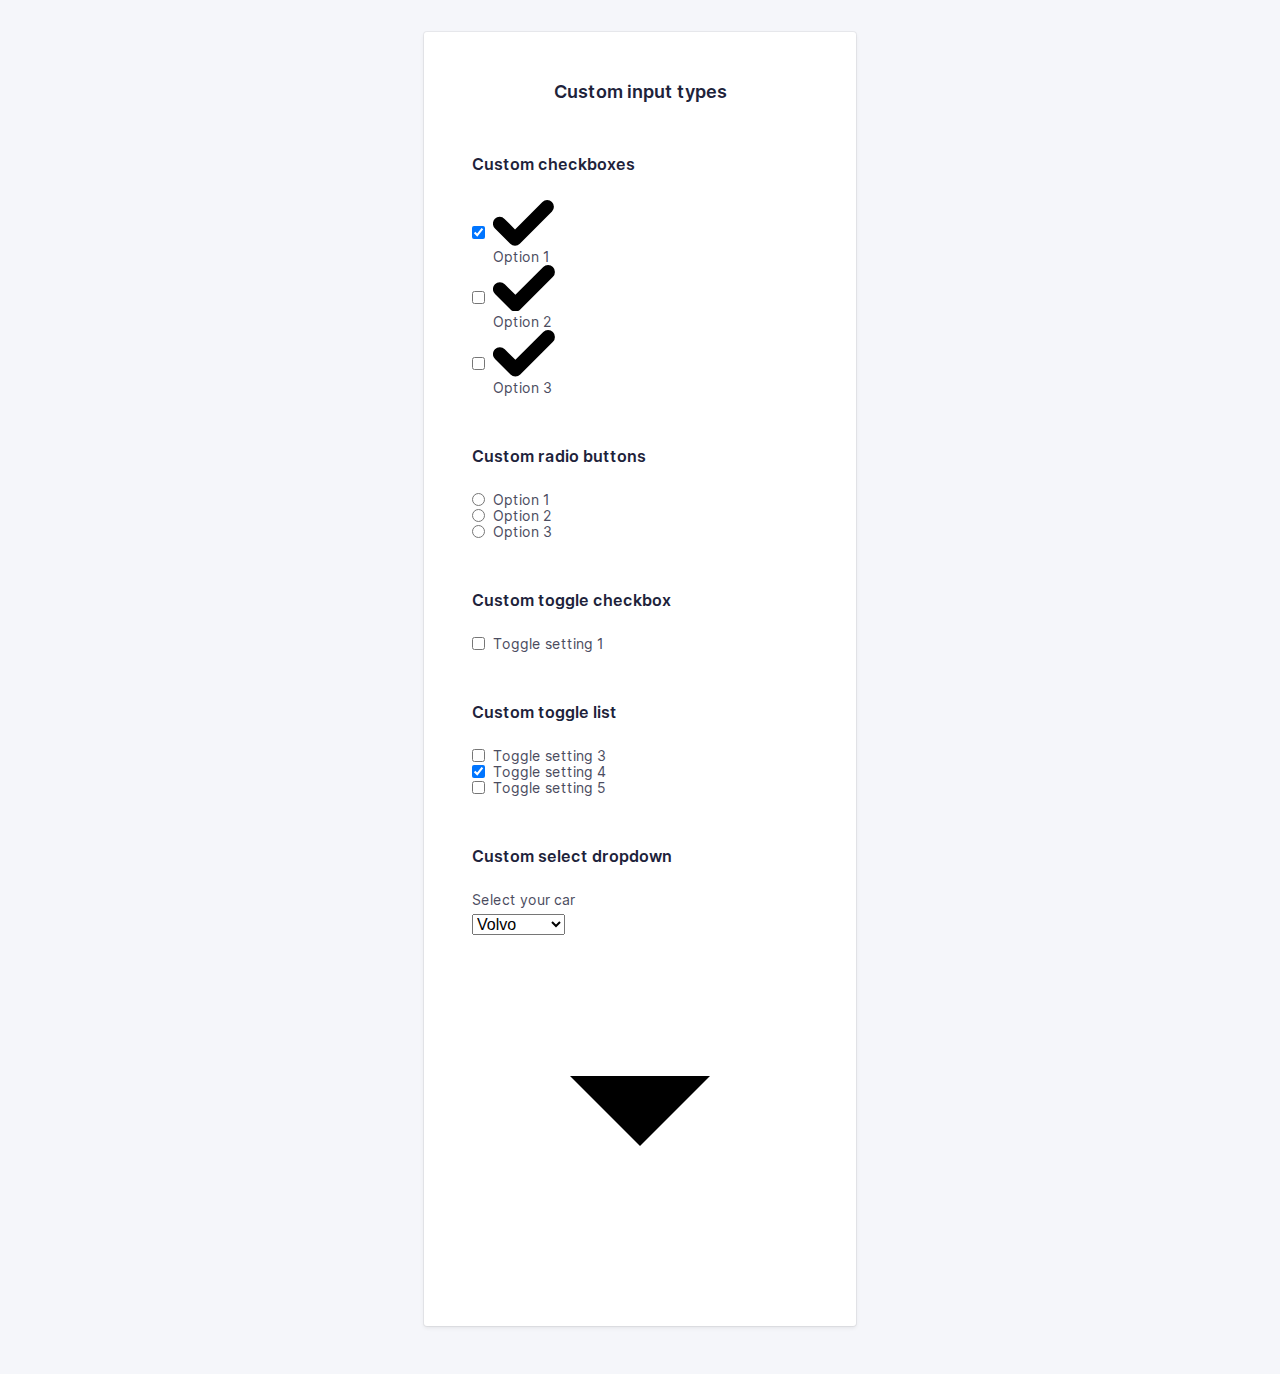
==== inputs.html @ f66a0905 "Initial commit" ====
<!doctype html>
<html lang="en">
    <head>
        <meta charset="utf-8">
        <meta http-equiv="x-ua-compatible" content="ie=edge">
        <title>Blockport - Custom input types</title>
        <meta name="description" content="This is my HTML5 boilerplate.">
        <meta name="viewport" content="width=device-width, initial-scale=1.0">
        <meta name="msapplication-TileColor" content="#3385FF">
        <meta name="theme-color" content="#3385FF">

        <link rel="apple-touch-icon" sizes="180x180" href="apple-touch-icon.png">
        <link rel="icon" type="image/png" sizes="32x32" href="favicon-32x32.png">
        <link rel="icon" type="image/png" sizes="16x16" href="favicon-16x16.png">
        <link rel="manifest" href="site.webmanifest">
        <link rel="mask-icon" href="safari-pinned-tab.svg" color="#3385FF">

        <link rel="stylesheet" href="css/normalize.css">
        <link rel="stylesheet" href="css/screen.css">
        <script type="text/javascript">
            function togglePassword() {
                var passwordInput = document.querySelector(".js-password-input");

                if (passwordInput.type === "password") {
                    passwordInput.type = "text";
                } else {
                    passwordInput.type = "password";
                }
            }
        </script>
    </head>
    <body>
        <section class="o-row o-row--lg o-row--login o-row--beta">
            <div class="o-container u-max-width-xs">
                <form class="c-card" action="#">
                    <div class="c-card__body">
                        <h2 class="c-card__title">
                            Custom input types
                        </h2>
                        <div class="o-section">
                            <!-- Custom checkboxes -->
                            <h5>
                                Custom checkboxes
                            </h5>
                            <ul class="o-list c-option-list">
                                <li class="c-form-field c-form-field--option c-option-list__item">
                                    <input class="c-option c-option--hidden" type="checkbox" id="checkbox1" checked>
                                    <label class="c-label c-label--option c-custom-option" for="checkbox1">
                                        <span class="c-custom-option__fake-input c-custom-option__fake-input--checkbox">
                                            <svg class="c-custom-option__symbol" xmlns="http://www.w3.org/2000/svg" viewBox="0 0 9 6.75">
                                                <path d="M4.75,9.5a1,1,0,0,1-.707-.293l-2.25-2.25A1,1,0,1,1,3.207,5.543L4.75,7.086,8.793,3.043a1,1,0,0,1,1.414,1.414l-4.75,4.75A1,1,0,0,1,4.75,9.5" transform="translate(-1.5 -2.75)"/>
                                            </svg>
                                        </span>
                                        Option 1
                                    </label>
                                </li>
                                <li class="c-form-field c-form-field--option c-option-list__item">
                                    <input class="c-option c-option--hidden" type="checkbox" id="checkbox2">
                                    <label class="c-label c-label--option c-custom-option" for="checkbox2">
                                        <span class="c-custom-option__fake-input c-custom-option__fake-input--checkbox">
                                            <svg class="c-custom-option__symbol" xmlns="http://www.w3.org/2000/svg" viewBox="0 0 9 6.75">
                                                <path d="M4.75,9.5a1,1,0,0,1-.707-.293l-2.25-2.25A1,1,0,1,1,3.207,5.543L4.75,7.086,8.793,3.043a1,1,0,0,1,1.414,1.414l-4.75,4.75A1,1,0,0,1,4.75,9.5" transform="translate(-1.5 -2.75)"/>
                                            </svg>
                                        </span>
                                        Option 2
                                    </label>
                                </li>
                                <li class="c-form-field c-form-field--option c-option-list__item">
                                    <input class="c-option c-option--hidden" type="checkbox" id="checkbox3">
                                    <label class="c-label c-label--option c-custom-option" for="checkbox3">
                                        <span class="c-custom-option__fake-input c-custom-option__fake-input--checkbox">
                                            <svg class="c-custom-option__symbol" xmlns="http://www.w3.org/2000/svg" viewBox="0 0 9 6.75">
                                                <path d="M4.75,9.5a1,1,0,0,1-.707-.293l-2.25-2.25A1,1,0,1,1,3.207,5.543L4.75,7.086,8.793,3.043a1,1,0,0,1,1.414,1.414l-4.75,4.75A1,1,0,0,1,4.75,9.5" transform="translate(-1.5 -2.75)"/>
                                            </svg>
                                        </span>
                                        Option 3
                                    </label>
                                </li>
                            </ul>
                        </div>
                        <div class="o-section">
                            <!-- Custom radio buttons -->
                            <h5>
                                Custom radio buttons
                            </h5>
                            <ul class="o-list c-option-list">
                                <li class="c-form-field c-form-field--option c-option-list__item">
                                    <input class="c-option c-option--hidden" type="radio" name="radios" id="radio1">
                                    <label class="c-label c-label--option c-custom-option" for="radio1">
                                        <span class="c-custom-option__fake-input c-custom-option__fake-input--radio">
                                            <span class="c-custom-option__symbol"></span>
                                        </span>
                                        Option 1
                                    </label>
                                </li>
                                <li class="c-form-field c-form-field--option c-option-list__item">
                                    <input class="c-option c-option--hidden" type="radio" name="radios" id="radio2">
                                    <label class="c-label c-label--option c-custom-option" for="radio2">
                                        <span class="c-custom-option__fake-input c-custom-option__fake-input--radio">
                                            <span class="c-custom-option__symbol"></span>
                                        </span>
                                        Option 2
                                    </label>
                                </li>
                                <li class="c-form-field c-form-field--option c-option-list__item">
                                    <input class="c-option c-option--hidden" type="radio" name="radios" id="radio3">
                                    <label class="c-label c-label--option c-custom-option" for="radio3">
                                        <span class="c-custom-option__fake-input c-custom-option__fake-input--radio">
                                            <span class="c-custom-option__symbol"></span>
                                        </span>
                                        Option 3
                                    </label>
                                </li>
                            </ul>
                        </div>
                        <div class="o-section">
                            <!-- Custom toggle checkboxes -->
                            <h5>
                                Custom toggle checkbox
                            </h5>
                            <p class="c-form-field c-form-field--option">
                                <input class="c-option c-option--hidden" type="checkbox" id="toggle1">
                                <label class="c-label c-label--option c-custom-toggle" for="toggle1">
                                    <span class="c-custom-toggle__fake-input">
                                    </span>
                                    Toggle setting 1
                                </label>
                            </p>
                        </div>
                        <div class="o-section">
                            <h5>
                                Custom toggle list
                            </h5>
                            <ul class="o-list c-toggle-list">
                                <li class="c-form-field c-form-field--option c-toggle-list__item">
                                    <input class="c-option c-option--hidden" type="checkbox" id="toggle3">
                                    <label class="c-label c-label--option c-custom-toggle c-custom-toggle--inverted" for="toggle3">
                                        <span class="c-custom-toggle__fake-input">
                                        </span>
                                        Toggle setting 3
                                    </label>
                                </li>
                                <li class="c-form-field c-form-field--option c-toggle-list__item">
                                    <input class="c-option c-option--hidden" type="checkbox" id="toggle4" checked>
                                    <label class="c-label c-label--option c-custom-toggle c-custom-toggle--inverted" for="toggle4">
                                        <span class="c-custom-toggle__fake-input">
                                        </span>
                                        Toggle setting 4
                                    </label>
                                </li>
                                <li class="c-form-field c-form-field--option c-toggle-list__item">
                                    <input class="c-option c-option--hidden" type="checkbox" id="toggle5">
                                    <label class="c-label c-label--option c-custom-toggle c-custom-toggle--inverted" for="toggle5">
                                        <span class="c-custom-toggle__fake-input">
                                        </span>
                                        Toggle setting 5
                                    </label>
                                </li>
                            </ul>
                        </div>
                        <div class="o-section">
                            <!-- Custom select -->
                            <h5>
                                Custom select dropdown
                            </h5>
                            <p class="c-form-field">
                                <label class="c-label" for="select1">
                                    Select your car
                                </label>
                                <span class="c-custom-select">
                                    <select class="c-custom-select__input" class="" name="select1" id="select1">
                                        <option value="volvo">Volvo</option>
                                        <option value="saab">Saab</option>
                                        <option value="mercedes">Mercedes</option>
                                        <option value="audi">Audi</option>
                                    </select>
                                    <svg class="c-custom-select__symbol" xmlns="http://www.w3.org/2000/svg" viewBox="0 0 24 24">
                                        <path d="M7,10l5,5,5-5Z"/>
                                    </svg>
                                </span>
                            </p>
                        </div>
                    </div>
                </form>
            </div>
        </section>
    </body>
</html>
---- css/screen.css ----
/*------------------------------------*\
#FONTS
\*------------------------------------*/

@font-face {
    font-family: "Inter Web";
    font-weight: 400;
    src: url("../fonts/Inter-Regular.woff2") format("woff2")
}

@font-face {
    font-family: "Inter Web";
    font-weight: 600;
    src: url("../fonts/Inter-SemiBold.woff2") format("woff2")
}

/*------------------------------------*\
#Variables
\*------------------------------------*/

:root {
    /* colors */
    --global-color-alpha-h: 216deg;
    --global-color-alpha-s: 100%;
    --global-color-alpha-l: 60%;
    --global-color-alpha-hsl: var(--global-color-alpha-h) var(--global-color-alpha-s) var(--global-color-alpha-l);
    --global-color-alpha: hsl(var(--global-color-alpha-hsl));
    --global-color-alpha-light: hsl(var(--global-color-alpha-h) 100% 65%);
    --global-color-alpha-dark: hsl(var(--global-color-alpha-h) 80% 55%);
    --global-color-alpha-x-dark: hsl(var(--global-color-alpha-h) 65% 35%);
    --global-color-alpha-transparent: hsl(var(--global-color-alpha-hsl) / .75);
    --global-color-alpha-x-transparent: hsl(var(--global-color-alpha-hsl) / .3);

    --global-color-neutral-xxxx-light: #F5F6FA;
    --global-color-neutral-xxx-light: #E2E3E7;
    --global-color-neutral-xx-light: #caccd4;
    --global-color-neutral-x-light: #b5b6c0;
    --global-color-neutral-light: #a0a1ad;
    --global-color-neutral: #8b8c9a;
    --global-color-neutral-dark: #757787;
    --global-color-neutral-x-dark: #606274;
    --global-color-neutral-xx-dark: #4b4c60;
    --global-color-neutral-xxx-dark: #35374d;
    --global-color-neutral-xxxx-dark: #20223a;

    /* border stuff */
    --global-borderRadius: 3px;
    --global-borderWidth: 1px;

    /* transitions */
    --global-transitionTiming-alpha: .1s ease-out;

    /* Baseline settings */
    --global-baseline: 8px;
    --global-whitespace: calc(var(--global-baseline) * 3);
    /* = 24px */

    --global-whitespace-xs: calc(var(--global-baseline) / 2);
    /* = 4px */
    --global-whitespace-sm: calc(var(--global-baseline) * 1);
    /*  = 8px */
    --global-whitespace-md: calc(var(--global-baseline) * 2);
    /*  = 16px */
    --global-whitespace-lg: calc(var(--global-baseline) * 4);
    /*  = 32px */
    --global-whitespace-xl: calc(var(--global-whitespace) * 2);
    /*  = 48px */
    --global-whitespace-xxl: calc(var(--global-whitespace) * 3);
    /*  = 72px */
}

/*------------------------------------*\
#GENERIC
\*------------------------------------*/

/*
    Generic: Page
    ---
    Global page styles + universal box-sizing:
*/

html {
    line-height: 1.5;
    font-family: "Inter Web", Helvetica, arial, sans-serif;
    color: var(--global-color-neutral-xxxx-dark);
    background-color: var(--global-color-neutral-xxxx-light);
    box-sizing: border-box;
    -webkit-font-smoothing: antialiased;
    -moz-osx-font-smoothing: grayscale;
}

*,
*:before,
*:after {
    box-sizing: inherit;
}

/*
* Remove text-shadow in selection highlight:
* https://twitter.com/miketaylr/status/12228805301
*
* Customize the background color to match your design.
*/

::selection {
    background: var(--global-color-alpha);
    color: white;
    text-shadow: none;
}

/*------------------------------------*\
#Elements
\*------------------------------------*/

/*
Elements: Images
---
Default markup for images to make them responsive
*/

img {
    max-width: 100%;
    vertical-align: top;
}

/*
    Elements: typography
    ---
    Default markup for typographic elements
*/

h1,
h2,
h3 {
    font-weight: 700;
}

h1 {
    font-size: 36px;
    line-height: calc(var(--global-baseline) * 6);
    margin: 0 0 var(--global-whitespace);
}

h2 {
    font-size: 32px;
    line-height: calc(var(--global-baseline) * 5);
    margin: 0 0 var(--global-whitespace);
}

h3 {
    font-size: 26px;
    line-height: calc(var(--global-baseline) * 4);
    margin: 0 0 var(--global-whitespace);
}

h4,
h5,
h6 {
    font-size: 16px;
    font-weight: 600;
    line-height: calc(var(--global-baseline) * 3);
    margin: 0 0 var(--global-whitespace);
}

p,
ol,
ul,
dl,
table,
address,
figure {
    margin: 0 0 var(--global-whitespace);
}

ul,
ol {
    padding-left: var(--global-whitespace);
}

li ul,
li ol {
    margin-bottom: 0;
}

blockquote {
    font-style: normal;
    font-size: 23px;
    line-height: calc(var(--global-baseline) * 6);
    margin: 0 0 var(--global-whitespace);
}

blockquote * {
    font-size: inherit;
    line-height: inherit;
}

figcaption {
    font-weight: 400;
    font-size: 12px;
    line-height: calc(var(--global-baseline) * 2);
    margin-top: var(--global-whitespace-xxs);
}

hr {
    border: 0;
    height: var(--global-borderWidth);
    background: LightGrey;
    margin: 0 0 var(--global-whitespace);
}

a,
a:visited {
    transition: all var(--global-transitionTiming-alpha);
    color: var(--global-color-alpha);
    outline-color: var(--global-link-BoxShadowColor);
    outline-width: medium;
    outline-offset: 2px;
}

a:hover,
a:focus {
    color: var(--global-color-alpha-light);
}

a:active {
    color: var(--global-color-alpha-dark);
}

label,
input {
    display: block;
}

input::placeholder {
    color: var(--global-color-neutral-x-light);
}

/*------------------------------------*\
#OBJECTS
\*------------------------------------*/

/*
    Objects: Row
    ---
    Creates a horizontal row that stretches the viewport and adds padding around children
*/

.o-row {
    display: flow-root;
    position: relative;
    padding: var(--global-whitespace) var(--global-whitespace) 0;
}

.o-row--login {
    min-height: 100vh;
    display: flex;
    align-items: center;
}

/* size modifiers */

.o-row--lg {
    padding-top: var(--global-whitespace-lg);
    padding-bottom: var(--global-whitespace);
}

@media (min-width: 768px) {
    .o-row {
        padding-left: var(--global-whitespace-lg);
        padding-right: var(--global-whitespace-lg);
    }
}

/*
    Objects: Container
    ---
    Creates a horizontal container that sets de global max-width
*/

.o-container {
    margin-left: auto;
    margin-right: auto;
    max-width: 79.5em;
    /* 79.5 * 16px = 1272 */
    width: 100%;
}

/*
    Objects: section
    ---
    Creates vertical whitespace between adjacent sections inside a row
*/

.o-section {
    display: flow-root;
    position: relative;
}

.o-section+.o-section {
    padding-top: var(--global-whitespace);
}

@media (min-width: 768px) {

    .o-section--lg+.o-section--lg,
    .o-section--xl+.o-section--xl {
        padding-top: var(--global-whitespace-lg);
    }
}

@media (min-width: 992px) {
    .o-section--xl+.o-section--xl {
        padding-top: var(--global-whitespace-xxl);
    }
}

/*
    Objects: Layout
    ---
    The layout object provides us with a column-style layout system. This object
    contains the basic structural elements, but classes should be complemented
    with width utilities
*/

.o-layout {
    display: flex;
    flex-wrap: wrap;
}

.o-layout__item {
    width: 100%;
}

/* gutter modifiers, these affect o-layout__item too */

.o-layout--gutter {
    margin: 0 -12px;
}

.o-layout--gutter>.o-layout__item {
    padding: 0 12px;
}

.o-layout--gutter-sm {
    margin: 0 -6px;
}

.o-layout--gutter-sm>.o-layout__item {
    padding: 0 6px;
}

.o-layout--gutter-lg {
    margin: 0 calc(var(--global-whitespace) * -1);
}

.o-layout--gutter-lg>.o-layout__item {
    padding: 0 var(--global-whitespace);
}

.o-layout--gutter-xl {
    margin: 0 calc(var(--global-whitespace-lg) * -1);
}

.o-layout--gutter-xl>.o-layout__item {
    padding: 0 var(--global-whitespace-lg);
}

/* reverse horizontal row modifier */

.o-layout--row-reverse {
    flex-direction: row-reverse;
}

/* Horizontal alignment modifiers*/

.o-layout--justify-start {
    justify-content: flex-start;
}

.o-layout--justify-end {
    justify-content: flex-end;
}

.o-layout--justify-center {
    justify-content: center;
}

.o-layout--justify-space-around {
    justify-content: space-around;
}

.o-layout--justify-space-evenly {
    justify-content: space-evenly;
}

.o-layout--justify-space-between {
    justify-content: space-between;
}

/* Vertical alignment modifiers */

.o-layout--align-start {
    align-items: flex-start;
}

.o-layout--align-end {
    align-items: flex-end;
}

.o-layout--align-center {
    align-items: center;
}

.o-layout--align-baseline {
    align-items: baseline;
}

/* Vertical alignment modifiers that only work if there is one than one flex item */

.o-layout--align-content-start {
    align-content: start;
}

.o-layout--align-content-end {
    align-content: end;
}

.o-layout--align-content-center {
    align-content: center;
}

.o-layout--align-content-space-around {
    align-content: space-around;
}

.o-layout--align-content-space-between {
    align-content: space-between;
}

/*
    Objects: List
    ---
    Small reusable object to remove default list styling from lists
*/

.o-list {
    list-style: none;
    padding: 0;
}

/*
    Object: Button reset
    ---
    Small button reset object
*/

.o-button-reset {
    border: none;
    margin: 0;
    padding: 0;
    width: auto;
    overflow: visible;
    background: transparent;

    /* inherit font & color from ancestor */
    color: inherit;
    font: inherit;

    /* Normalize `line-height`. Cannot be changed from `normal` in Firefox 4+. */
    line-height: normal;

    /* Corrects font smoothing for webkit */
    -webkit-font-smoothing: inherit;
    -moz-osx-font-smoothing: inherit;

    /* Corrects inability to style clickable `input` types in iOS */
    -webkit-appearance: none;
}

/*
    Object: Hide accessible
    ---
    Accessibly hide any element
*/

.o-hide-accessible {
    position: absolute;
    width: 1px;
    height: 1px;
    padding: 0;
    margin: -1px;
    overflow: hidden;
    clip: rect(0, 0, 0, 0);
    border: 0;
}

/*------------------------------------*\
#COMPONENTS
\*------------------------------------*/

/*
    Component: Logo
    ---
    Website main logo
*/

.c-logo {
    height: var(--global-whitespace);
    display: flex;
    align-items: center;
    justify-content: center;
    margin-bottom: var(--global-whitespace-xl);
}

.c-logo__symbol {
    height: 100%;
}

.c-logo__path--1 {
    fill: var(--global-color-neutral-xxxx-dark);
}

.c-logo__path--2 {
    fill: var(--global-color-alpha);
}

.c-logo__path--3 {
    fill: var(--global-color-alpha-x-dark);
}

/*
    Component: Card
    ---
    Card with box shadow
*/

.c-card {
    background-color: White;
    margin-bottom: var(--global-whitespace);
    border-radius: var(--global-borderRadius);
    box-shadow: 0 0 0 var(--global-borderWidth) rgba(0, 0, 0, 0.05), 0 2px 4px rgba(0, 0, 0, .075);
    overflow: hidden;
}

/* Add padding to child for more flexibility */
.c-card__body,
.c-card__footer {
    padding: var(--global-whitespace);
}

.c-card__footer {
    text-align: center;
    border-top: var(--global-borderWidth) solid var(--global-color-neutral-xxx-light);
}

.c-card__title {
    text-align: center;
    font-size: 18px;
    line-height: calc(var(--global-baseline) * 3);
    font-weight: 600;
}

/* This allows c-card__body and __footer to have equal padding everywhere */

.c-card__body>*:last-child,
.c-card__footer>*:last-child,
.c-card__body>*:last-child>*:last-child,
.c-card__footer>*:last-child>*:last-child {
    margin-bottom: 0;
}

@media (min-width: 27em) {
    .c-card__body {
        padding: var(--global-whitespace-xl);
    }

    .c-card__title {
        margin-bottom: var(--global-whitespace-xl);
    }
}

/*
    Component: Forms
    ---
    Everything form related here
*/

.c-form-field--option {
    display: flex;
    align-items: center;
}

/*
    Component: Input
    ---
    Class to put on all input="text" like form inputs
*/

.c-input {
    -webkit-appearance: none;
    -moz-appearance: none;
    appearance: none;
    width: 100%;
    border: var(--global-borderWidth) solid var(--global-color-neutral-xxx-light);
    border-radius: var(--global-borderRadius);
    color: var(--global-color-neutral-xxxx-dark);
    background-color: White;
    font-family: inherit;
    font-size: 16px;
    line-height: calc(var(--global-baseline) * 3);
    padding: calc(var(--global-baseline) * 1.5 - var(--global-borderWidth)) var(--global-whitespace-md);
    outline: none;
    transition: border var(--global-transition-timing-alpha);
}

.c-input:hover {
    border-color: var(--global-color-neutral-xx-light);
}

.c-input:focus,
.c-input:active {
    border-color: var(--global-color-alpha);
    box-shadow: 0 0 0 3px var(--global-color-alpha-x-transparent);
}

/* option input for checkboxes and radio buttons */

.c-option {
    margin-right: var(--global-whitespace-sm);
}

/*
    Component: Label
    ---
    Class to put on all form labels
*/

.c-label {
    margin-bottom: 0;
    font-size: 14px;
    padding-bottom: var(--global-whitespace-xs);
    line-height: calc(var(--global-baseline) * 2);
    color: var(--global-color-neutral-xx-dark);
}

.c-label--option {
    padding-bottom: 0;
}

/*
    Component: Button
    ---
    Class to put on form buttons or
*/

.c-button {
    font-size: 16px;
    font-weight: 700;
    border-radius: var(--global-borderRadius);
    border: var(--global-borderWidth) solid var(--global-color-alpha-dark);
    background-color: var(--global-color-alpha);
    color: #fff;
    padding: calc(var(--global-baseline) * 1.5 - var(--global-borderWidth)) var(--global-whitespace-md);
    line-height: calc(var(--global-baseline) * 3);
    width: 100%;
    outline: none;
    transition: all var(--global-transition-timing-alpha);
}

.c-button:hover {
    background-color: var(--global-color-alpha-light);
}

.c-button:focus {
    box-shadow: 0 0 0 3px var(--global-color-alpha-x-transparent);
}

.c-button:active {
    background-color: var(--global-color-alpha-dark);
    box-shadow: none;
}

/*------------------------------------*\
#UTILITIES
\*------------------------------------*/

/*
    Utilities: color
    ---
    Utility classes to put specific colors onto elements
*/

.u-color-neutral {
    color: var(--global-color-neutral);
}

.u-color-neutral-dark {
    color: var(--global-color-neutral-dark);
}

/*
    Utilities: spacing
    ---
    Utility classes to put specific margins and paddings onto elements
*/

.u-pt-clear {
    padding-top: 0 !important;
}

.u-mb-clear {
    margin-bottom: 0 !important;
}

.u-mb-xs {
    margin-bottom: var(--global-whitespace-xs) !important;
}

.u-mb-sm {
    margin-bottom: var(--global-whitespace-sm) !important;
}

.u-mb-md {
    margin-bottom: var(--global-whitespace-md) !important;
}

.u-mb-lg {
    margin-bottom: var(--global-whitespace-lg) !important;
}

.u-mb-xl {
    margin-bottom: var(--global-whitespace-xl) !important;
}

.u-mb-xl {
    margin-bottom: var(--global-whitespace-xl) !important;
}

/*
    Utilities: max-width
    ---
    Utility classes to put specific max widths onto elements
*/

.u-max-width-xs {
    max-width: 27em !important;
}

.u-max-width-sm {
    max-width: 39em !important;
}

.u-max-width-md {
    max-width: 50em !important;
}

.u-max-width-lg {
    max-width: 63.5em !important;
}

.u-max-width-none {
    max-width: none !important;
}


/*
    Utilities: align
    ---
    Utility classes align text or components
*/

.u-align-text-center {
    text-align: center;
}

.u-align-center {
    margin: 0 auto;
}

/*
    Utilities: text
    Utility classes to create smaller or bigger test
*/

.u-text-sm {
    font-size: 14px;
}

/*
    Utility: Widths
    ---
    Utility classes to put specific widths onto elements
    Will be mostly used on o-layout__item
*/

.u-width-auto {
    width: auto !important;
}

.u-1-of-2 {
    width: 50% !important;
}

.u-1-of-3 {
    width: 33.3333333333% !important;
}

.u-2-of-3 {
    width: 66.6666666667% !important;
}

.u-1-of-4 {
    width: 25% !important;
}

.u-3-of-4 {
    width: 75% !important;
}

.u-1-of-5 {
    width: 20% !important;
}

.u-2-of-5 {
    width: 40% !important;
}

.u-3-of-5 {
    width: 60% !important;
}

.u-4-of-5 {
    width: 80% !important;
}

.u-1-of-6 {
    width: 16.6666666667% !important;
}

.u-5-of-6 {
    width: 83.3333333333% !important;
}

@media (min-width: 576px) {
    .u-1-of-2-bp1 {
        width: 50% !important;
    }

    .u-1-of-3-bp1 {
        width: 33.3333333333% !important;
    }

    .u-2-of-3-bp1 {
        width: 66.6666666667% !important;
    }

    .u-1-of-4-bp1 {
        width: 25% !important;
    }

    .u-3-of-4-bp1 {
        width: 75% !important;
    }

    .u-1-of-5-bp1 {
        width: 20% !important;
    }

    .u-2-of-5-bp1 {
        width: 40% !important;
    }

    .u-3-of-5-bp1 {
        width: 60% !important;
    }

    .u-4-of-5-bp1 {
        width: 80% !important;
    }

    .u-1-of-6-bp1 {
        width: 16.6666666667% !important;
    }

    .u-5-of-6-bp1 {
        width: 83.3333333333% !important;
    }
}

@media (min-width: 768px) {
    .u-1-of-2-bp2 {
        width: 50% !important;
    }

    .u-1-of-3-bp2 {
        width: 33.3333333333% !important;
    }

    .u-2-of-3-bp2 {
        width: 66.6666666667% !important;
    }

    .u-1-of-4-bp2 {
        width: 25% !important;
    }

    .u-3-of-4-bp2 {
        width: 75% !important;
    }

    .u-1-of-5-bp2 {
        width: 20% !important;
    }

    .u-2-of-5-bp2 {
        width: 40% !important;
    }

    .u-3-of-5-bp2 {
        width: 60% !important;
    }

    .u-4-of-5-bp2 {
        width: 80% !important;
    }

    .u-1-of-6-bp2 {
        width: 16.6666666667% !important;
    }

    .u-5-of-6-bp2 {
        width: 83.3333333333% !important;
    }
}

@media (min-width: 992px) {
    .u-1-of-2-bp3 {
        width: 50% !important;
    }

    .u-1-of-3-bp3 {
        width: 33.3333333333% !important;
    }

    .u-2-of-3-bp3 {
        width: 66.6666666667% !important;
    }

    .u-1-of-4-bp3 {
        width: 25% !important;
    }

    .u-3-of-4-bp3 {
        width: 75% !important;
    }

    .u-1-of-5-bp3 {
        width: 20% !important;
    }

    .u-2-of-5-bp3 {
        width: 40% !important;
    }

    .u-3-of-5-bp3 {
        width: 60% !important;
    }

    .u-4-of-5-bp3 {
        width: 80% !important;
    }

    .u-1-of-6-bp3 {
        width: 16.6666666667% !important;
    }

    .u-5-of-6-bp3 {
        width: 83.3333333333% !important;
    }
}

@media (min-width: 1200px) {
    .u-1-of-2-bp4 {
        width: 50% !important;
    }

    .u-1-of-3-bp4 {
        width: 33.3333333333% !important;
    }

    .u-2-of-3-bp4 {
        width: 66.6666666667% !important;
    }

    .u-1-of-4-bp4 {
        width: 25% !important;
    }

    .u-3-of-4-bp4 {
        width: 75% !important;
    }

    .u-1-of-5-bp4 {
        width: 20% !important;
    }

    .u-2-of-5-bp4 {
        width: 40% !important;
    }

    .u-3-of-5-bp4 {
        width: 60% !important;
    }

    .u-4-of-5-bp4 {
        width: 80% !important;
    }

    .u-1-of-6-bp4 {
        width: 16.6666666667% !important;
    }

    .u-5-of-6-bp4 {
        width: 83.3333333333% !important;
    }
}

/*------------------------------------*\
#MEDIA
\*------------------------------------*/

/*
    Media Queries
    ---
    EXAMPLE Media Queries for Responsive Design.
    These examples override the primary ('mobile first') styles.
    USE THEM INLINE!
*/

/* Extra small devices (portrait phones, less than 576px)
No media query since this is the default in mobile first design
*/

/* Small devices (landscape phones, 576px and up)
@media (min-width: 576px) {}
*/

/* Medium devices (tablets, 768px and up)
@media (min-width: 768px) {}
*/

/* Large devices (landscape tablets, desktops, 992px and up)
@media (min-width: 992px) {}
*/

/* Extra large devices (large desktops, 1200px and up)
@media (min-width: 1200px) {}
*/

/*
    Print styles.
    ---
    Inlined to avoid the additional HTTP request:
    http://www.phpied.com/delay-loading-your-print-css/
*/

@media print {

    *,
    *:before,
    *:after {
        background: transparent !important;
        color: #000 !important;
        /* Black prints faster:
        http://www.sanbeiji.com/archives/953 */
        box-shadow: none !important;
        text-shadow: none !important;
    }

    a,
    a:visited {
        text-decoration: underline;
    }

    a[href]:after {
        content: " (" attr(href) ")";
    }

    abbr[title]:after {
        content: " (" attr(title) ")";
    }

    /*
    * Don't show links that are fragment identifiers,
    * or use the `javascript:` pseudo protocol
    */
    a[href^="#"]:after,
    a[href^="javascript:"]:after {
        content: "";
    }

    pre {
        white-space: pre-wrap !important;
    }

    pre,
    blockquote {
        border: 1px solid #999;
        page-break-inside: avoid;
    }

    /*
    * Printing Tables:
    * http://css-discuss.incutio.com/wiki/Printing_Tables
    */
    thead {
        display: table-header-group;
    }

    tr,
    img {
        page-break-inside: avoid;
    }

    p,
    h2,
    h3 {
        orphans: 3;
        widows: 3;
    }

    h2,
    h3 {
        page-break-after: avoid;
    }
}
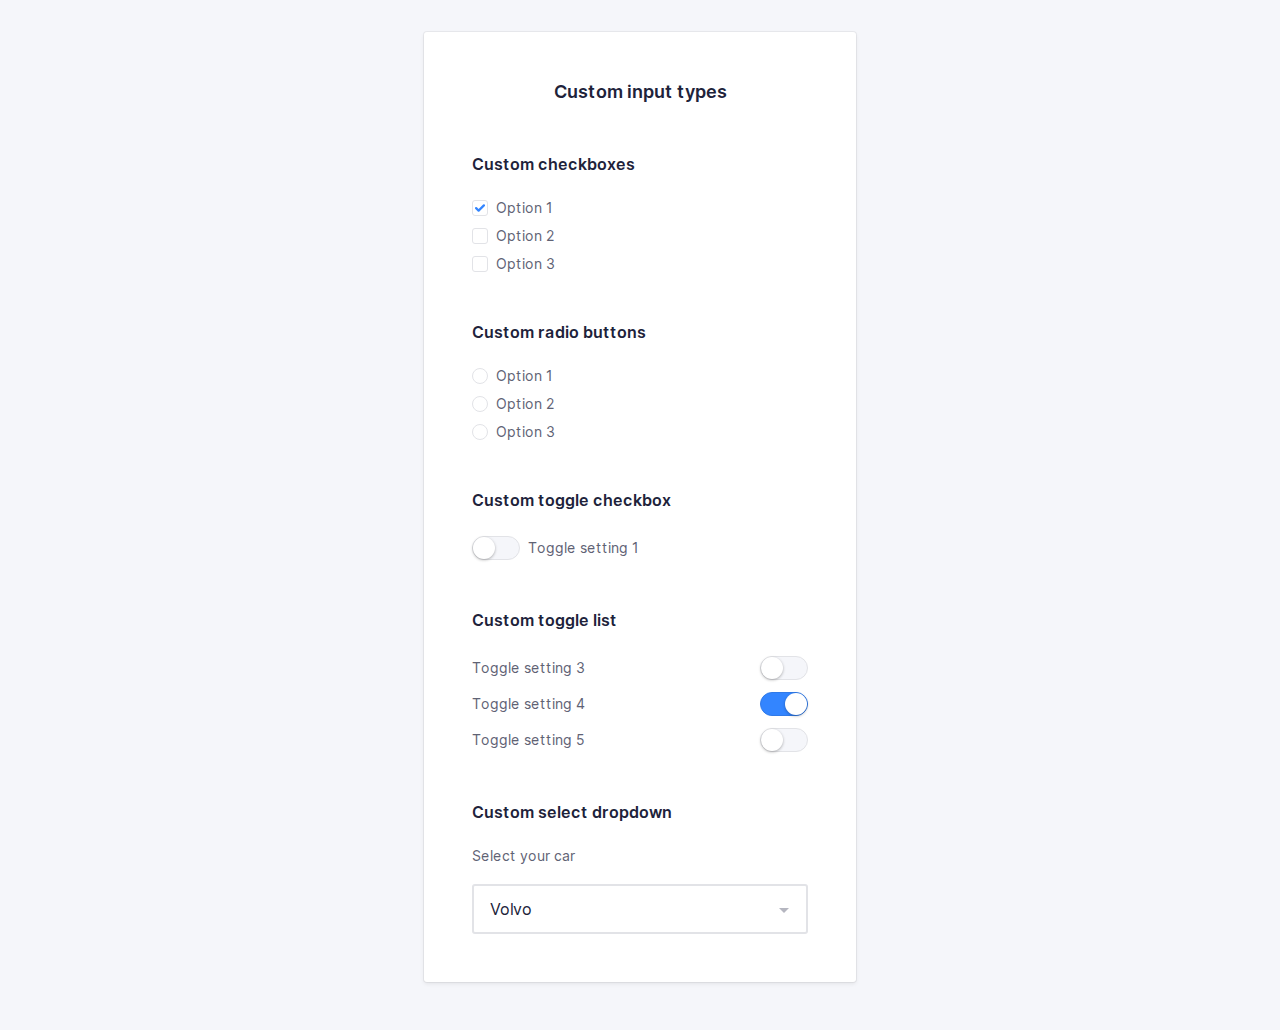
==== commit 405e3788: "Feat: darktheme" ====
--- a/inputs.html
+++ b/inputs.html
@@ -17,17 +17,7 @@
 
         <link rel="stylesheet" href="css/normalize.css">
         <link rel="stylesheet" href="css/screen.css">
-        <script type="text/javascript">
-            function togglePassword() {
-                var passwordInput = document.querySelector(".js-password-input");
 
-                if (passwordInput.type === "password") {
-                    passwordInput.type = "text";
-                } else {
-                    passwordInput.type = "password";
-                }
-            }
-        </script>
     </head>
     <body>
         <section class="o-row o-row--lg o-row--login o-row--beta">
@@ -43,8 +33,8 @@
                                 Custom checkboxes
                             </h5>
                             <ul class="o-list c-option-list">
-                                <li class="c-form-field c-form-field--option c-option-list__item">
-                                    <input class="c-option c-option--hidden" type="checkbox" id="checkbox1" checked>
+                                <li class="c-form-field c-option-list__item">
+                                    <input class="o-hide-accessible c-option c-option--hidden" type="checkbox" id="checkbox1" checked>
                                     <label class="c-label c-label--option c-custom-option" for="checkbox1">
                                         <span class="c-custom-option__fake-input c-custom-option__fake-input--checkbox">
                                             <svg class="c-custom-option__symbol" xmlns="http://www.w3.org/2000/svg" viewBox="0 0 9 6.75">
@@ -54,8 +44,8 @@
                                         Option 1
                                     </label>
                                 </li>
-                                <li class="c-form-field c-form-field--option c-option-list__item">
-                                    <input class="c-option c-option--hidden" type="checkbox" id="checkbox2">
+                                <li class="c-form-field  c-option-list__item">
+                                    <input class="o-hide-accessible c-option c-option--hidden" type="checkbox" id="checkbox2">
                                     <label class="c-label c-label--option c-custom-option" for="checkbox2">
                                         <span class="c-custom-option__fake-input c-custom-option__fake-input--checkbox">
                                             <svg class="c-custom-option__symbol" xmlns="http://www.w3.org/2000/svg" viewBox="0 0 9 6.75">
@@ -65,8 +55,8 @@
                                         Option 2
                                     </label>
                                 </li>
-                                <li class="c-form-field c-form-field--option c-option-list__item">
-                                    <input class="c-option c-option--hidden" type="checkbox" id="checkbox3">
+                                <li class="c-form-field  c-option-list__item">
+                                    <input class="o-hide-accessible c-option c-option--hidden" type="checkbox" id="checkbox3">
                                     <label class="c-label c-label--option c-custom-option" for="checkbox3">
                                         <span class="c-custom-option__fake-input c-custom-option__fake-input--checkbox">
                                             <svg class="c-custom-option__symbol" xmlns="http://www.w3.org/2000/svg" viewBox="0 0 9 6.75">
@@ -85,7 +75,7 @@
                             </h5>
                             <ul class="o-list c-option-list">
                                 <li class="c-form-field c-form-field--option c-option-list__item">
-                                    <input class="c-option c-option--hidden" type="radio" name="radios" id="radio1">
+                                    <input class="o-hide-accessible c-option c-option--hidden" type="radio" name="radios" id="radio1">
                                     <label class="c-label c-label--option c-custom-option" for="radio1">
                                         <span class="c-custom-option__fake-input c-custom-option__fake-input--radio">
                                             <span class="c-custom-option__symbol"></span>
@@ -94,7 +84,7 @@
                                     </label>
                                 </li>
                                 <li class="c-form-field c-form-field--option c-option-list__item">
-                                    <input class="c-option c-option--hidden" type="radio" name="radios" id="radio2">
+                                    <input class="o-hide-accessible c-option c-option--hidden" type="radio" name="radios" id="radio2">
                                     <label class="c-label c-label--option c-custom-option" for="radio2">
                                         <span class="c-custom-option__fake-input c-custom-option__fake-input--radio">
                                             <span class="c-custom-option__symbol"></span>
@@ -103,7 +93,7 @@
                                     </label>
                                 </li>
                                 <li class="c-form-field c-form-field--option c-option-list__item">
-                                    <input class="c-option c-option--hidden" type="radio" name="radios" id="radio3">
+                                    <input class="o-hide-accessible c-option c-option--hidden" type="radio" name="radios" id="radio3">
                                     <label class="c-label c-label--option c-custom-option" for="radio3">
                                         <span class="c-custom-option__fake-input c-custom-option__fake-input--radio">
                                             <span class="c-custom-option__symbol"></span>
@@ -119,7 +109,7 @@
                                 Custom toggle checkbox
                             </h5>
                             <p class="c-form-field c-form-field--option">
-                                <input class="c-option c-option--hidden" type="checkbox" id="toggle1">
+                                <input class="o-hide-accessible c-option c-option--hidden" type="checkbox" id="toggle1">
                                 <label class="c-label c-label--option c-custom-toggle" for="toggle1">
                                     <span class="c-custom-toggle__fake-input">
                                     </span>
@@ -132,24 +122,24 @@
                                 Custom toggle list
                             </h5>
                             <ul class="o-list c-toggle-list">
-                                <li class="c-form-field c-form-field--option c-toggle-list__item">
-                                    <input class="c-option c-option--hidden" type="checkbox" id="toggle3">
+                                <li class="c-form-field c-toggle-list__item">
+                                    <input class="o-hide-accessible c-option c-option--hidden" type="checkbox" id="toggle3">
                                     <label class="c-label c-label--option c-custom-toggle c-custom-toggle--inverted" for="toggle3">
                                         <span class="c-custom-toggle__fake-input">
                                         </span>
                                         Toggle setting 3
                                     </label>
                                 </li>
-                                <li class="c-form-field c-form-field--option c-toggle-list__item">
-                                    <input class="c-option c-option--hidden" type="checkbox" id="toggle4" checked>
+                                <li class="c-form-field c-toggle-list__item">
+                                    <input class="o-hide-accessible c-option c-option--hidden" type="checkbox" id="toggle4" checked>
                                     <label class="c-label c-label--option c-custom-toggle c-custom-toggle--inverted" for="toggle4">
                                         <span class="c-custom-toggle__fake-input">
                                         </span>
                                         Toggle setting 4
                                     </label>
                                 </li>
-                                <li class="c-form-field c-form-field--option c-toggle-list__item">
-                                    <input class="c-option c-option--hidden" type="checkbox" id="toggle5">
+                                <li class="c-form-field  c-toggle-list__item">
+                                    <input class="o-hide-accessible c-option c-option--hidden" type="checkbox" id="toggle5">
                                     <label class="c-label c-label--option c-custom-toggle c-custom-toggle--inverted" for="toggle5">
                                         <span class="c-custom-toggle__fake-input">
                                         </span>
@@ -167,8 +157,8 @@
                                 <label class="c-label" for="select1">
                                     Select your car
                                 </label>
-                                <span class="c-custom-select">
-                                    <select class="c-custom-select__input" class="" name="select1" id="select1">
+                                <label class="c-custom-select js-dropdown">
+                                    <select class="c-input c-custom-select__input" class="" name="select1" id="select1">
                                         <option value="volvo">Volvo</option>
                                         <option value="saab">Saab</option>
                                         <option value="mercedes">Mercedes</option>
@@ -177,7 +167,7 @@
                                     <svg class="c-custom-select__symbol" xmlns="http://www.w3.org/2000/svg" viewBox="0 0 24 24">
                                         <path d="M7,10l5,5,5-5Z"/>
                                     </svg>
-                                </span>
+                                </label>
                             </p>
                         </div>
                     </div>
@@ -185,4 +175,14 @@
             </div>
         </section>
     </body>
+    <script>
+        var test = document.querySelector(".js-dropdown")
+        console.log(test)
+        test.addEventListener("click", function() {
+            var icoon = document.querySelector(".c-custom-select__symbol")
+            console.log("click")
+            console.log(icoon)
+            icoon.classList.toggle("is-open")
+        })
+    </script>
 </html>
--- a/css/screen.css
+++ b/css/screen.css
@@ -3,15 +3,15 @@
 \*------------------------------------*/
 
 @font-face {
-    font-family: "Inter Web";
-    font-weight: 400;
-    src: url("../fonts/Inter-Regular.woff2") format("woff2")
+  font-family: 'Inter Web';
+  font-weight: 400;
+  src: url('../fonts/Inter-Regular.woff2') format('woff2');
 }
 
 @font-face {
-    font-family: "Inter Web";
-    font-weight: 600;
-    src: url("../fonts/Inter-SemiBold.woff2") format("woff2")
+  font-family: 'Inter Web';
+  font-weight: 600;
+  src: url('../fonts/Inter-SemiBold.woff2') format('woff2');
 }
 
 /*------------------------------------*\
@@ -19,54 +19,91 @@
 \*------------------------------------*/
 
 :root {
-    /* colors */
-    --global-color-alpha-h: 216deg;
-    --global-color-alpha-s: 100%;
-    --global-color-alpha-l: 60%;
-    --global-color-alpha-hsl: var(--global-color-alpha-h) var(--global-color-alpha-s) var(--global-color-alpha-l);
-    --global-color-alpha: hsl(var(--global-color-alpha-hsl));
-    --global-color-alpha-light: hsl(var(--global-color-alpha-h) 100% 65%);
-    --global-color-alpha-dark: hsl(var(--global-color-alpha-h) 80% 55%);
-    --global-color-alpha-x-dark: hsl(var(--global-color-alpha-h) 65% 35%);
-    --global-color-alpha-transparent: hsl(var(--global-color-alpha-hsl) / .75);
-    --global-color-alpha-x-transparent: hsl(var(--global-color-alpha-hsl) / .3);
-
-    --global-color-neutral-xxxx-light: #F5F6FA;
-    --global-color-neutral-xxx-light: #E2E3E7;
-    --global-color-neutral-xx-light: #caccd4;
-    --global-color-neutral-x-light: #b5b6c0;
-    --global-color-neutral-light: #a0a1ad;
-    --global-color-neutral: #8b8c9a;
-    --global-color-neutral-dark: #757787;
-    --global-color-neutral-x-dark: #606274;
-    --global-color-neutral-xx-dark: #4b4c60;
-    --global-color-neutral-xxx-dark: #35374d;
-    --global-color-neutral-xxxx-dark: #20223a;
-
-    /* border stuff */
-    --global-borderRadius: 3px;
-    --global-borderWidth: 1px;
-
-    /* transitions */
-    --global-transitionTiming-alpha: .1s ease-out;
-
-    /* Baseline settings */
-    --global-baseline: 8px;
-    --global-whitespace: calc(var(--global-baseline) * 3);
-    /* = 24px */
-
-    --global-whitespace-xs: calc(var(--global-baseline) / 2);
-    /* = 4px */
-    --global-whitespace-sm: calc(var(--global-baseline) * 1);
-    /*  = 8px */
-    --global-whitespace-md: calc(var(--global-baseline) * 2);
-    /*  = 16px */
-    --global-whitespace-lg: calc(var(--global-baseline) * 4);
-    /*  = 32px */
-    --global-whitespace-xl: calc(var(--global-whitespace) * 2);
-    /*  = 48px */
-    --global-whitespace-xxl: calc(var(--global-whitespace) * 3);
-    /*  = 72px */
+  /* colors */
+  --global-color-alpha-h: 216deg;
+  --global-color-alpha-s: 100%;
+  --global-color-alpha-l: 60%;
+  --global-color-alpha-hsl: var(--global-color-alpha-h) var(--global-color-alpha-s) var(--global-color-alpha-l);
+  --global-color-alpha: hsl(var(--global-color-alpha-hsl));
+  --global-color-alpha-light: hsl(var(--global-color-alpha-h) 100% 65%);
+  --global-color-alpha-dark: hsl(var(--global-color-alpha-h) 80% 55%);
+  --global-color-alpha-x-dark: hsl(var(--global-color-alpha-h) 65% 35%);
+  --global-color-alpha-transparent: hsl(var(--global-color-alpha-hsl) / 0.75);
+  --global-color-alpha-x-transparent: hsl(var(--global-color-alpha-hsl) / 0.3);
+
+  --global-color-neutral-xxxx-light: #f5f6fa;
+  --global-color-neutral-xxx-light: #e2e3e7;
+  --global-color-neutral-xx-light: #caccd4;
+  --global-color-neutral-x-light: #b5b6c0;
+  --global-color-neutral-light: #a0a1ad;
+  --global-color-neutral: #8b8c9a;
+  --global-color-neutral-dark: #757787;
+  --global-color-neutral-x-dark: #606274;
+  --global-color-neutral-xx-dark: #4b4c60;
+  --global-color-neutral-xxx-dark: #35374d;
+  --global-color-neutral-xxxx-dark: #20223a;
+
+  --global-card-color: white;
+  --global-page-color: var(--global-color-neutral-xxxx-dark);
+  --global-page-backgroundColor: var(--global-color-neutral-xxxx-light);
+  --global-label-color: var(--global-color-neutral-x-dark);
+
+  /* General colors inputs */
+  --global-input-backgroundColor: White;
+  --global-input-color: var(--global-color-neutral-xxxx-dark);
+  --global-input-borderColor: var(--global-color-neutral-xxx-light);
+  --global-input-hover-borderColor: var(--global-color-alpha-light);
+  --global-input-focus-borderColor: var(--global-color-alpha);
+  --global-input-boxShadow: 0 0 0 3px var(--global-color-alpha-x-transparent);
+  --global-transition: 0.2s ease-in-out;
+
+  --global--switch-color: #f5f6fa;
+  --global--switch-borderColor: #e2e3e7;
+
+  /* border stuff */
+  --global-borderRadius: 3px;
+  --global-borderWidth: 1px;
+
+  /* transitions */
+  --global-transitionTiming-alpha: 0.1s ease-out;
+
+  /* Baseline settings */
+  --global-baseline: 8px;
+  --global-whitespace: calc(var(--global-baseline) * 3);
+  /* = 24px */
+
+  --global-whitespace-xs: calc(var(--global-baseline) / 2);
+  /* = 4px */
+  --global-whitespace-sm: calc(var(--global-baseline) * 1);
+  /*  = 8px */
+  --global-whitespace-md: calc(var(--global-baseline) * 2);
+  /*  = 16px */
+  --global-whitespace-lg: calc(var(--global-baseline) * 4);
+  /*  = 32px */
+  --global-whitespace-xl: calc(var(--global-whitespace) * 2);
+  /*  = 48px */
+  --global-whitespace-xxl: calc(var(--global-whitespace) * 3);
+  /*  = 72px */
+}
+
+
+@media (prefers-color-scheme: dark) {
+  :root {
+    --global-card-color:  var(--global-color-neutral-xxx-dark);
+    --global-page-color: white;
+    --global-page-backgroundColor: var(--global-color-neutral-xxxx-dark);
+    --global-label-color: var( --global-color-neutral-x-light);
+    --global-input-backgroundColor: var(--global-color-neutral-xxxx-dark);
+    --global-input-borderColor: var(--global-color-neutral-xxxx-dark);
+    --global-input-color: white;
+  }
+
+  .c-logo {
+    --logo__path--1--fill: White;
+    --logo__path--2--fill: var(--logo__path--1--fill);
+    --logo__path--3--fill: var(--logo__path--1--fill);
+  }
+
 }
 
 /*------------------------------------*\
@@ -80,19 +117,19 @@
 */
 
 html {
-    line-height: 1.5;
-    font-family: "Inter Web", Helvetica, arial, sans-serif;
-    color: var(--global-color-neutral-xxxx-dark);
-    background-color: var(--global-color-neutral-xxxx-light);
-    box-sizing: border-box;
-    -webkit-font-smoothing: antialiased;
-    -moz-osx-font-smoothing: grayscale;
+  line-height: 1.5;
+  font-family: 'Inter Web', Helvetica, arial, sans-serif;
+  color: var(--global-page-color); 
+  background-color: var(--global-page-backgroundColor);
+  box-sizing: border-box;
+  -webkit-font-smoothing: antialiased;
+  -moz-osx-font-smoothing: grayscale;
 }
 
 *,
 *:before,
 *:after {
-    box-sizing: inherit;
+  box-sizing: inherit;
 }
 
 /*
@@ -103,9 +140,9 @@
 */
 
 ::selection {
-    background: var(--global-color-alpha);
-    color: white;
-    text-shadow: none;
+  background: var(--global-color-alpha);
+  color: white;
+  text-shadow: none;
 }
 
 /*------------------------------------*\
@@ -119,8 +156,8 @@
 */
 
 img {
-    max-width: 100%;
-    vertical-align: top;
+  max-width: 100%;
+  vertical-align: top;
 }
 
 /*
@@ -132,34 +169,34 @@
 h1,
 h2,
 h3 {
-    font-weight: 700;
+  font-weight: 700;
 }
 
 h1 {
-    font-size: 36px;
-    line-height: calc(var(--global-baseline) * 6);
-    margin: 0 0 var(--global-whitespace);
+  font-size: 36px;
+  line-height: calc(var(--global-baseline) * 6);
+  margin: 0 0 var(--global-whitespace);
 }
 
 h2 {
-    font-size: 32px;
-    line-height: calc(var(--global-baseline) * 5);
-    margin: 0 0 var(--global-whitespace);
+  font-size: 32px;
+  line-height: calc(var(--global-baseline) * 5);
+  margin: 0 0 var(--global-whitespace);
 }
 
 h3 {
-    font-size: 26px;
-    line-height: calc(var(--global-baseline) * 4);
-    margin: 0 0 var(--global-whitespace);
+  font-size: 26px;
+  line-height: calc(var(--global-baseline) * 4);
+  margin: 0 0 var(--global-whitespace);
 }
 
 h4,
 h5,
 h6 {
-    font-size: 16px;
-    font-weight: 600;
-    line-height: calc(var(--global-baseline) * 3);
-    margin: 0 0 var(--global-whitespace);
+  font-size: 16px;
+  font-weight: 600;
+  line-height: calc(var(--global-baseline) * 3);
+  margin: 0 0 var(--global-whitespace);
 }
 
 p,
@@ -169,70 +206,71 @@
 table,
 address,
 figure {
-    margin: 0 0 var(--global-whitespace);
+  margin: 0 0 var(--global-whitespace);
 }
 
 ul,
 ol {
-    padding-left: var(--global-whitespace);
+  padding-left: var(--global-whitespace);
 }
 
 li ul,
 li ol {
-    margin-bottom: 0;
+  margin-bottom: 0;
 }
 
 blockquote {
-    font-style: normal;
-    font-size: 23px;
-    line-height: calc(var(--global-baseline) * 6);
-    margin: 0 0 var(--global-whitespace);
+  font-style: normal;
+  font-size: 23px;
+  line-height: calc(var(--global-baseline) * 6);
+  margin: 0 0 var(--global-whitespace);
 }
 
 blockquote * {
-    font-size: inherit;
-    line-height: inherit;
+  font-size: inherit;
+  line-height: inherit;
 }
 
 figcaption {
-    font-weight: 400;
-    font-size: 12px;
-    line-height: calc(var(--global-baseline) * 2);
-    margin-top: var(--global-whitespace-xxs);
+  font-weight: 400;
+  font-size: 12px;
+  line-height: calc(var(--global-baseline) * 2);
+  margin-top: var(--global-whitespace-xxs);
 }
 
 hr {
-    border: 0;
-    height: var(--global-borderWidth);
-    background: LightGrey;
-    margin: 0 0 var(--global-whitespace);
+  border: 0;
+  height: var(--global-borderWidth);
+  background: LightGrey;
+  margin: 0 0 var(--global-whitespace);
 }
 
 a,
 a:visited {
-    transition: all var(--global-transitionTiming-alpha);
-    color: var(--global-color-alpha);
-    outline-color: var(--global-link-BoxShadowColor);
-    outline-width: medium;
-    outline-offset: 2px;
+  transition: all var(--global-transitionTiming-alpha);
+  color: var(--global-color-alpha);
+  outline-color: var(--global-link-BoxShadowColor);
+  outline-width: medium;
+  outline-offset: 2px;
+  text-decoration: none;
 }
 
 a:hover,
 a:focus {
-    color: var(--global-color-alpha-light);
+  color: var(--global-color-alpha-light);
 }
 
 a:active {
-    color: var(--global-color-alpha-dark);
+  color: var(--global-color-alpha-dark);
 }
 
 label,
 input {
-    display: block;
+  display: block;
 }
 
 input::placeholder {
-    color: var(--global-color-neutral-x-light);
+  color: var(--global-color-neutral-x-light);
 }
 
 /*------------------------------------*\
@@ -246,72 +284,71 @@
 */
 
 .o-row {
-    display: flow-root;
-    position: relative;
-    padding: var(--global-whitespace) var(--global-whitespace) 0;
+  display: flow-root;
+  position: relative;
+  padding: var(--global-whitespace) var(--global-whitespace) 0;
 }
 
 .o-row--login {
-    min-height: 100vh;
-    display: flex;
-    align-items: center;
+  min-height: 100vh;
+  display: flex;
+  align-items: center;
 }
 
 /* size modifiers */
 
 .o-row--lg {
+  padding-top: var(--global-whitespace-lg);
+  padding-bottom: var(--global-whitespace);
+}
+
+@media (min-width: 768px) {
+  .o-row {
+    padding-left: var(--global-whitespace-lg);
+    padding-right: var(--global-whitespace-lg);
+  }
+}
+
+/*
+    Objects: Container
+    ---
+    Creates a horizontal container that sets de global max-width
+*/
+
+.o-container {
+  margin-left: auto;
+  margin-right: auto;
+  max-width: 79.5em;
+  /* 79.5 * 16px = 1272 */
+  width: 100%;
+}
+
+/*
+    Objects: section
+    ---
+    Creates vertical whitespace between adjacent sections inside a row
+*/
+
+.o-section {
+  display: flow-root;
+  position: relative;
+}
+
+.o-section + .o-section {
+  padding-top: var(--global-whitespace);
+}
+
+@media (min-width: 768px) {
+  .o-section--lg + .o-section--lg,
+  .o-section--xl + .o-section--xl {
     padding-top: var(--global-whitespace-lg);
-    padding-bottom: var(--global-whitespace);
-}
-
-@media (min-width: 768px) {
-    .o-row {
-        padding-left: var(--global-whitespace-lg);
-        padding-right: var(--global-whitespace-lg);
-    }
-}
-
-/*
-    Objects: Container
-    ---
-    Creates a horizontal container that sets de global max-width
-*/
-
-.o-container {
-    margin-left: auto;
-    margin-right: auto;
-    max-width: 79.5em;
-    /* 79.5 * 16px = 1272 */
-    width: 100%;
-}
-
-/*
-    Objects: section
-    ---
-    Creates vertical whitespace between adjacent sections inside a row
-*/
-
-.o-section {
-    display: flow-root;
-    position: relative;
-}
-
-.o-section+.o-section {
-    padding-top: var(--global-whitespace);
-}
-
-@media (min-width: 768px) {
-
-    .o-section--lg+.o-section--lg,
-    .o-section--xl+.o-section--xl {
-        padding-top: var(--global-whitespace-lg);
-    }
+  }
 }
 
 @media (min-width: 992px) {
-    .o-section--xl+.o-section--xl {
-        padding-top: var(--global-whitespace-xxl);
-    }
+  .o-section--xl + .o-section--xl {
+    padding-top: var(--global-whitespace-xxl);
+  }
 }
 
 /*
@@ -323,118 +360,118 @@
 */
 
 .o-layout {
-    display: flex;
-    flex-wrap: wrap;
+  display: flex;
+  flex-wrap: wrap;
 }
 
 .o-layout__item {
-    width: 100%;
+  width: 100%;
 }
 
 /* gutter modifiers, these affect o-layout__item too */
 
 .o-layout--gutter {
-    margin: 0 -12px;
-}
-
-.o-layout--gutter>.o-layout__item {
-    padding: 0 12px;
+  margin: 0 -12px;
+}
+
+.o-layout--gutter > .o-layout__item {
+  padding: 0 12px;
 }
 
 .o-layout--gutter-sm {
-    margin: 0 -6px;
-}
-
-.o-layout--gutter-sm>.o-layout__item {
-    padding: 0 6px;
+  margin: 0 -6px;
+}
+
+.o-layout--gutter-sm > .o-layout__item {
+  padding: 0 6px;
 }
 
 .o-layout--gutter-lg {
-    margin: 0 calc(var(--global-whitespace) * -1);
-}
-
-.o-layout--gutter-lg>.o-layout__item {
-    padding: 0 var(--global-whitespace);
+  margin: 0 calc(var(--global-whitespace) * -1);
+}
+
+.o-layout--gutter-lg > .o-layout__item {
+  padding: 0 var(--global-whitespace);
 }
 
 .o-layout--gutter-xl {
-    margin: 0 calc(var(--global-whitespace-lg) * -1);
-}
-
-.o-layout--gutter-xl>.o-layout__item {
-    padding: 0 var(--global-whitespace-lg);
+  margin: 0 calc(var(--global-whitespace-lg) * -1);
+}
+
+.o-layout--gutter-xl > .o-layout__item {
+  padding: 0 var(--global-whitespace-lg);
 }
 
 /* reverse horizontal row modifier */
 
 .o-layout--row-reverse {
-    flex-direction: row-reverse;
+  flex-direction: row-reverse;
 }
 
 /* Horizontal alignment modifiers*/
 
 .o-layout--justify-start {
-    justify-content: flex-start;
+  justify-content: flex-start;
 }
 
 .o-layout--justify-end {
-    justify-content: flex-end;
+  justify-content: flex-end;
 }
 
 .o-layout--justify-center {
-    justify-content: center;
+  justify-content: center;
 }
 
 .o-layout--justify-space-around {
-    justify-content: space-around;
+  justify-content: space-around;
 }
 
 .o-layout--justify-space-evenly {
-    justify-content: space-evenly;
+  justify-content: space-evenly;
 }
 
 .o-layout--justify-space-between {
-    justify-content: space-between;
+  justify-content: space-between;
 }
 
 /* Vertical alignment modifiers */
 
 .o-layout--align-start {
-    align-items: flex-start;
+  align-items: flex-start;
 }
 
 .o-layout--align-end {
-    align-items: flex-end;
+  align-items: flex-end;
 }
 
 .o-layout--align-center {
-    align-items: center;
+  align-items: center;
 }
 
 .o-layout--align-baseline {
-    align-items: baseline;
+  align-items: baseline;
 }
 
 /* Vertical alignment modifiers that only work if there is one than one flex item */
 
 .o-layout--align-content-start {
-    align-content: start;
+  align-content: start;
 }
 
 .o-layout--align-content-end {
-    align-content: end;
+  align-content: end;
 }
 
 .o-layout--align-content-center {
-    align-content: center;
+  align-content: center;
 }
 
 .o-layout--align-content-space-around {
-    align-content: space-around;
+  align-content: space-around;
 }
 
 .o-layout--align-content-space-between {
-    align-content: space-between;
+  align-content: space-between;
 }
 
 /*
@@ -444,8 +481,8 @@
 */
 
 .o-list {
-    list-style: none;
-    padding: 0;
+  list-style: none;
+  padding: 0;
 }
 
 /*
@@ -455,26 +492,26 @@
 */
 
 .o-button-reset {
-    border: none;
-    margin: 0;
-    padding: 0;
-    width: auto;
-    overflow: visible;
-    background: transparent;
-
-    /* inherit font & color from ancestor */
-    color: inherit;
-    font: inherit;
-
-    /* Normalize `line-height`. Cannot be changed from `normal` in Firefox 4+. */
-    line-height: normal;
-
-    /* Corrects font smoothing for webkit */
-    -webkit-font-smoothing: inherit;
-    -moz-osx-font-smoothing: inherit;
-
-    /* Corrects inability to style clickable `input` types in iOS */
-    -webkit-appearance: none;
+  border: none;
+  margin: 0;
+  padding: 0;
+  width: auto;
+  overflow: visible;
+  background: transparent;
+
+  /* inherit font & color from ancestor */
+  color: inherit;
+  font: inherit;
+
+  /* Normalize `line-height`. Cannot be changed from `normal` in Firefox 4+. */
+  line-height: normal;
+
+  /* Corrects font smoothing for webkit */
+  -webkit-font-smoothing: inherit;
+  -moz-osx-font-smoothing: inherit;
+
+  /* Corrects inability to style clickable `input` types in iOS */
+  -webkit-appearance: none;
 }
 
 /*
@@ -484,15 +521,20 @@
 */
 
 .o-hide-accessible {
-    position: absolute;
-    width: 1px;
-    height: 1px;
-    padding: 0;
-    margin: -1px;
-    overflow: hidden;
-    clip: rect(0, 0, 0, 0);
-    border: 0;
-}
+  position: absolute;
+  width: 1px;
+  height: 1px;
+  padding: 0;
+  margin: -1px;
+  overflow: hidden;
+  clip: rect(0, 0, 0, 0);
+  border: 0;
+}
+
+/* .o-hide-accessible:checked + label {
+    background-color: hotpink;
+
+} */
 
 /*------------------------------------*\
 #COMPONENTS
@@ -505,27 +547,27 @@
 */
 
 .c-logo {
-    height: var(--global-whitespace);
-    display: flex;
-    align-items: center;
-    justify-content: center;
-    margin-bottom: var(--global-whitespace-xl);
+  height: var(--global-whitespace);
+  display: flex;
+  align-items: center;
+  justify-content: center;
+  margin-bottom: var(--global-whitespace-xl);
 }
 
 .c-logo__symbol {
-    height: 100%;
+  height: 100%;
 }
 
 .c-logo__path--1 {
-    fill: var(--global-color-neutral-xxxx-dark);
+  fill: var(--logo__path--1--fill, var(--global-color-neutral-xxxx-dark));
 }
 
 .c-logo__path--2 {
-    fill: var(--global-color-alpha);
+  fill: var(--logo__path--2--fill, var(--global-color-alpha));
 }
 
 .c-logo__path--3 {
-    fill: var(--global-color-alpha-x-dark);
+  fill: var(--logo__path--3--fill, var(--global-color-alpha-x-dark));
 }
 
 /*
@@ -535,48 +577,49 @@
 */
 
 .c-card {
-    background-color: White;
-    margin-bottom: var(--global-whitespace);
-    border-radius: var(--global-borderRadius);
-    box-shadow: 0 0 0 var(--global-borderWidth) rgba(0, 0, 0, 0.05), 0 2px 4px rgba(0, 0, 0, .075);
-    overflow: hidden;
+  background-color: var(--global-card-color);
+  margin-bottom: var(--global-whitespace);
+  border-radius: var(--global-borderRadius);
+  box-shadow: 0 0 0 var(--global-borderWidth) rgba(0, 0, 0, 0.05), 0 2px 4px rgba(0, 0, 0, 0.075);
+  overflow: hidden;
 }
 
 /* Add padding to child for more flexibility */
 .c-card__body,
 .c-card__footer {
-    padding: var(--global-whitespace);
+  padding: var(--global-whitespace);
 }
 
 .c-card__footer {
-    text-align: center;
-    border-top: var(--global-borderWidth) solid var(--global-color-neutral-xxx-light);
+  text-align: center;
+  border-top: var(--global-borderWidth) solid var(--global-color-neutral-xxx-light);
 }
 
 .c-card__title {
-    text-align: center;
-    font-size: 18px;
-    line-height: calc(var(--global-baseline) * 3);
-    font-weight: 600;
+  text-align: center;
+  font-size: 18px;
+  line-height: calc(var(--global-baseline) * 3);
+  font-weight: 600;
+  color: var(--global-page-color);
 }
 
 /* This allows c-card__body and __footer to have equal padding everywhere */
 
-.c-card__body>*:last-child,
-.c-card__footer>*:last-child,
-.c-card__body>*:last-child>*:last-child,
-.c-card__footer>*:last-child>*:last-child {
-    margin-bottom: 0;
+.c-card__body > *:last-child,
+.c-card__footer > *:last-child,
+.c-card__body > *:last-child > *:last-child,
+.c-card__footer > *:last-child > *:last-child {
+  margin-bottom: 0;
 }
 
 @media (min-width: 27em) {
-    .c-card__body {
-        padding: var(--global-whitespace-xl);
-    }
-
-    .c-card__title {
-        margin-bottom: var(--global-whitespace-xl);
-    }
+  .c-card__body {
+    padding: var(--global-whitespace-xl);
+  }
+
+  .c-card__title {
+    margin-bottom: var(--global-whitespace-xl);
+  }
 }
 
 /*
@@ -586,8 +629,8 @@
 */
 
 .c-form-field--option {
-    display: flex;
-    align-items: center;
+  display: flex;
+  align-items: center;
 }
 
 /*
@@ -597,36 +640,37 @@
 */
 
 .c-input {
-    -webkit-appearance: none;
-    -moz-appearance: none;
-    appearance: none;
-    width: 100%;
-    border: var(--global-borderWidth) solid var(--global-color-neutral-xxx-light);
-    border-radius: var(--global-borderRadius);
-    color: var(--global-color-neutral-xxxx-dark);
-    background-color: White;
-    font-family: inherit;
-    font-size: 16px;
-    line-height: calc(var(--global-baseline) * 3);
-    padding: calc(var(--global-baseline) * 1.5 - var(--global-borderWidth)) var(--global-whitespace-md);
-    outline: none;
-    transition: border var(--global-transition-timing-alpha);
+  -webkit-appearance: none;
+  -moz-appearance: none;
+  appearance: none;
+  width: 100%;
+  border: var(--global-borderWidth) solid var(--global-input-borderColor);
+  background-color: var(--global-input-backgroundColor);
+  border-radius: var(--global-borderRadius);
+  color: var(--global-input-color);
+  background-color: var(--global-input-backgroundColor);
+  font-family: inherit;
+  font-size: 16px;
+  line-height: calc(var(--global-baseline) * 3);
+  padding: calc(var(--global-baseline) * 1.5 - var(--global-borderWidth)) var(--global-whitespace-md);
+  outline: none;
+  transition: border var(--global-transition-timing-alpha);
 }
 
 .c-input:hover {
-    border-color: var(--global-color-neutral-xx-light);
+  border-color: var(--global-color-neutral-xx-light);
 }
 
 .c-input:focus,
 .c-input:active {
-    border-color: var(--global-color-alpha);
-    box-shadow: 0 0 0 3px var(--global-color-alpha-x-transparent);
+  border-color: var(--global-color-alpha);
+  box-shadow: 0 0 0 3px var(--global-color-alpha-x-transparent);
 }
 
 /* option input for checkboxes and radio buttons */
 
 .c-option {
-    margin-right: var(--global-whitespace-sm);
+  margin-right: var(--global-whitespace-sm);
 }
 
 /*
@@ -636,16 +680,194 @@
 */
 
 .c-label {
-    margin-bottom: 0;
-    font-size: 14px;
-    padding-bottom: var(--global-whitespace-xs);
-    line-height: calc(var(--global-baseline) * 2);
-    color: var(--global-color-neutral-xx-dark);
+  margin-bottom: 0;
+  font-size: 14px;
+  padding-bottom: var(--global-whitespace-xs);
+  line-height: calc(var(--global-baseline) * 2);
+  color: var(--global-label-color);
 }
 
 .c-label--option {
-    padding-bottom: 0;
-}
+  padding-bottom: 0;
+}
+
+/* 
+    Component: option
+    ---
+
+*/
+
+.c-custom-option {
+  --custom-option-borderColor: var(--global-input-borderColor);
+  --custom-option-focus-borderColor: var(--global-input-focus-borderColor);
+  display: flex;
+  align-items: center;
+}
+
+.c-option--hidden:checked + .c-custom-option .c-custom-option__symbol {
+  opacity: 100%;
+  transition: var(--global-transition);
+}
+
+.c-custom-option__fake-input {
+  display: flex; /* Wordt later gebruikt om vinkje in het midden te zetten */
+  height: 16px;
+  width: 16px;
+  border: 1px solid var(--global-input-borderColor);
+  margin-right: 8px;
+}
+
+.c-option--hidden:focus-visible + .c-custom-option .c-custom-option__fake-input,
+.c-option--hidden:focus-visible + .c-custom-option .c-custom-option__fake-input--radio,
+.c-option--hidden:active + .c-custom-option .c-custom-option__fake-input,
+.c-option--hidden:active + .c-custom-option .c-custom-option__fake-input--radio {
+  border-color: var(--global-input-focus-borderColor);
+  box-shadow: var(--global-input-boxShadow);
+  
+}
+
+/* .c-custom-option__fake-input:hover  {
+  border-color: var(--global-input-hover-borderColor);
+}
+
+.c-custom-option__fake-input:focus,
+.c-custom-option__fake-input:active  {
+  box-shadow: var();
+  border-color: var(--global-input-focus-borderColor);
+} */
+
+.c-custom-option__fake-input--checkbox {
+  justify-content: center;
+  align-items: center;
+  border-radius: var(--global-borderRadius);
+  background-color: var(--global-input-backgroundColor);
+}
+
+.c-custom-option__fake-input--radio {
+  justify-content: center;
+  align-items: center;
+  border-radius: 100%;
+}
+
+.c-custom-option__fake-input--checkbox .c-custom-option__symbol {
+  width: 10px;
+  height: 10px;
+  fill: var(--global-color-alpha);
+}
+
+.c-custom-option__fake-input--radio .c-custom-option__symbol {
+  width: 6px;
+  height: 6px;
+  background-color: var(--global-color-alpha);
+  border-radius: 100%;
+}
+
+.c-custom-option__symbol {
+  opacity: 0;
+  display: block;
+}
+
+.c-option-list {
+  margin-bottom: 24px;
+}
+
+.c-option-list__item {
+  margin-bottom: 12px;
+}
+
+/* 
+    Component: toggle switchn
+    ---
+
+*/
+
+.c-custom-toggle {
+  display: flex;
+  align-items: center;
+  gap: 8px;
+}
+
+.c-custom-toggle__fake-input {
+  display: flex;
+  background-color: var(--global--switch-color);
+  align-items: center;
+  height: 24px;
+  width: 48px;
+  border: 1px solid var(--global--switch-borderColor);
+  border-radius: 100px;
+  transition: all 300ms;
+}
+
+.c-custom-toggle__fake-input::after {
+  content: '';
+  display: block;
+  height: 22px;
+  width: 22px;
+  border-radius: 100px;
+  background-color: white;
+  box-shadow: 0px 1px 3px 0px rgba(0, 0, 0, 0.3);
+  transition: var(--global-transition);
+  transition: all 300ms;
+}
+
+.c-option--hidden:focus-visible + .c-custom-toggle .c-custom-toggle__fake-input {
+  border: 1px solid var(--custom-option-borderColor);
+  box-shadow: var(--global-input-boxShadow);
+}
+
+.c-option--hidden:checked + .c-custom-toggle .c-custom-toggle__fake-input {
+  background-color: var(--global-color-alpha);
+  border-color: var(--global-color-alpha-dark);
+}
+.c-option--hidden:checked + .c-custom-toggle .c-custom-toggle__fake-input::after {
+  transform: translateX(24px);
+}
+
+.c-option--hidden:active + .c-custom-toggle .c-custom-toggle__fake-input::after {
+}
+
+.c-toggle-list__item {
+  margin-bottom: 12px;
+}
+
+.c-toggle-list__item + .c-toggle-list__item {
+  margin-top: 12px;
+}
+
+.c-custom-toggle--inverted {
+  flex-direction: row-reverse;
+  justify-content: space-between;
+}
+
+.c-custom-select {
+  display: flex;
+  align-items: center;
+  margin-top: 16px;
+}
+
+.c-custom-select__input {
+  border: 2px solid #e2e3e7;
+}
+
+.c-custom-select__symbol {
+  width: 24px;
+  height: 24px;
+  fill: #b5b6c0;
+  position: absolute;
+  bottom: 12px;
+  right: 12px;
+  pointer-events: none;
+}
+
+.is-open {
+  transform: rotate(180deg);
+}
+
+/*
+    Component: Dark mode
+    ---
+    CSS for the dark mode switch
+*/
 
 /*
     Component: Button
@@ -654,31 +876,34 @@
 */
 
 .c-button {
-    font-size: 16px;
-    font-weight: 700;
-    border-radius: var(--global-borderRadius);
-    border: var(--global-borderWidth) solid var(--global-color-alpha-dark);
-    background-color: var(--global-color-alpha);
-    color: #fff;
-    padding: calc(var(--global-baseline) * 1.5 - var(--global-borderWidth)) var(--global-whitespace-md);
-    line-height: calc(var(--global-baseline) * 3);
-    width: 100%;
-    outline: none;
-    transition: all var(--global-transition-timing-alpha);
+  font-size: 16px;
+  font-weight: 700;
+  border-radius: var(--global-borderRadius);
+  border: var(--global-borderWidth) solid var(--global-color-alpha-dark);
+  background-color: var(--global-color-alpha);
+  color: #fff;
+  padding: calc(var(--global-baseline) * 1.5 - var(--global-borderWidth)) var(--global-whitespace-md);
+  line-height: calc(var(--global-baseline) * 3);
+  width: 100%;
+  outline: none;
+  transition: all var(--global-transition-timing-alpha);
 }
 
 .c-button:hover {
-    background-color: var(--global-color-alpha-light);
+  background-color: var(--global-color-alpha-light);
 }
 
 .c-button:focus {
-    box-shadow: 0 0 0 3px var(--global-color-alpha-x-transparent);
+  box-shadow: 0 0 0 3px var(--global-color-alpha-x-transparent);
 }
 
 .c-button:active {
-    background-color: var(--global-color-alpha-dark);
-    box-shadow: none;
-}
+  background-color: var(--global-color-alpha-dark);
+  box-shadow: none;
+}
+
+
+
 
 /*------------------------------------*\
 #UTILITIES
@@ -691,11 +916,11 @@
 */
 
 .u-color-neutral {
-    color: var(--global-color-neutral);
+  color: var(--global-color-neutral);
 }
 
 .u-color-neutral-dark {
-    color: var(--global-color-neutral-dark);
+  color: var(--global-color-neutral-dark);
 }
 
 /*
@@ -705,35 +930,35 @@
 */
 
 .u-pt-clear {
-    padding-top: 0 !important;
+  padding-top: 0 !important;
 }
 
 .u-mb-clear {
-    margin-bottom: 0 !important;
+  margin-bottom: 0 !important;
 }
 
 .u-mb-xs {
-    margin-bottom: var(--global-whitespace-xs) !important;
+  margin-bottom: var(--global-whitespace-xs) !important;
 }
 
 .u-mb-sm {
-    margin-bottom: var(--global-whitespace-sm) !important;
+  margin-bottom: var(--global-whitespace-sm) !important;
 }
 
 .u-mb-md {
-    margin-bottom: var(--global-whitespace-md) !important;
+  margin-bottom: var(--global-whitespace-md) !important;
 }
 
 .u-mb-lg {
-    margin-bottom: var(--global-whitespace-lg) !important;
+  margin-bottom: var(--global-whitespace-lg) !important;
 }
 
 .u-mb-xl {
-    margin-bottom: var(--global-whitespace-xl) !important;
+  margin-bottom: var(--global-whitespace-xl) !important;
 }
 
 .u-mb-xl {
-    margin-bottom: var(--global-whitespace-xl) !important;
+  margin-bottom: var(--global-whitespace-xl) !important;
 }
 
 /*
@@ -743,25 +968,24 @@
 */
 
 .u-max-width-xs {
-    max-width: 27em !important;
+  max-width: 27em !important;
 }
 
 .u-max-width-sm {
-    max-width: 39em !important;
+  max-width: 39em !important;
 }
 
 .u-max-width-md {
-    max-width: 50em !important;
+  max-width: 50em !important;
 }
 
 .u-max-width-lg {
-    max-width: 63.5em !important;
+  max-width: 63.5em !important;
 }
 
 .u-max-width-none {
-    max-width: none !important;
-}
-
+  max-width: none !important;
+}
 
 /*
     Utilities: align
@@ -770,11 +994,11 @@
 */
 
 .u-align-text-center {
-    text-align: center;
+  text-align: center;
 }
 
 .u-align-center {
-    margin: 0 auto;
+  margin: 0 auto;
 }
 
 /*
@@ -783,7 +1007,7 @@
 */
 
 .u-text-sm {
-    font-size: 14px;
+  font-size: 14px;
 }
 
 /*
@@ -794,235 +1018,235 @@
 */
 
 .u-width-auto {
-    width: auto !important;
+  width: auto !important;
 }
 
 .u-1-of-2 {
+  width: 50% !important;
+}
+
+.u-1-of-3 {
+  width: 33.3333333333% !important;
+}
+
+.u-2-of-3 {
+  width: 66.6666666667% !important;
+}
+
+.u-1-of-4 {
+  width: 25% !important;
+}
+
+.u-3-of-4 {
+  width: 75% !important;
+}
+
+.u-1-of-5 {
+  width: 20% !important;
+}
+
+.u-2-of-5 {
+  width: 40% !important;
+}
+
+.u-3-of-5 {
+  width: 60% !important;
+}
+
+.u-4-of-5 {
+  width: 80% !important;
+}
+
+.u-1-of-6 {
+  width: 16.6666666667% !important;
+}
+
+.u-5-of-6 {
+  width: 83.3333333333% !important;
+}
+
+@media (min-width: 576px) {
+  .u-1-of-2-bp1 {
     width: 50% !important;
-}
-
-.u-1-of-3 {
+  }
+
+  .u-1-of-3-bp1 {
     width: 33.3333333333% !important;
-}
-
-.u-2-of-3 {
+  }
+
+  .u-2-of-3-bp1 {
     width: 66.6666666667% !important;
-}
-
-.u-1-of-4 {
+  }
+
+  .u-1-of-4-bp1 {
     width: 25% !important;
-}
-
-.u-3-of-4 {
+  }
+
+  .u-3-of-4-bp1 {
     width: 75% !important;
-}
-
-.u-1-of-5 {
+  }
+
+  .u-1-of-5-bp1 {
     width: 20% !important;
-}
-
-.u-2-of-5 {
+  }
+
+  .u-2-of-5-bp1 {
     width: 40% !important;
-}
-
-.u-3-of-5 {
+  }
+
+  .u-3-of-5-bp1 {
     width: 60% !important;
-}
-
-.u-4-of-5 {
+  }
+
+  .u-4-of-5-bp1 {
     width: 80% !important;
-}
-
-.u-1-of-6 {
+  }
+
+  .u-1-of-6-bp1 {
     width: 16.6666666667% !important;
-}
-
-.u-5-of-6 {
+  }
+
+  .u-5-of-6-bp1 {
     width: 83.3333333333% !important;
-}
-
-@media (min-width: 576px) {
-    .u-1-of-2-bp1 {
-        width: 50% !important;
-    }
-
-    .u-1-of-3-bp1 {
-        width: 33.3333333333% !important;
-    }
-
-    .u-2-of-3-bp1 {
-        width: 66.6666666667% !important;
-    }
-
-    .u-1-of-4-bp1 {
-        width: 25% !important;
-    }
-
-    .u-3-of-4-bp1 {
-        width: 75% !important;
-    }
-
-    .u-1-of-5-bp1 {
-        width: 20% !important;
-    }
-
-    .u-2-of-5-bp1 {
-        width: 40% !important;
-    }
-
-    .u-3-of-5-bp1 {
-        width: 60% !important;
-    }
-
-    .u-4-of-5-bp1 {
-        width: 80% !important;
-    }
-
-    .u-1-of-6-bp1 {
-        width: 16.6666666667% !important;
-    }
-
-    .u-5-of-6-bp1 {
-        width: 83.3333333333% !important;
-    }
+  }
 }
 
 @media (min-width: 768px) {
-    .u-1-of-2-bp2 {
-        width: 50% !important;
-    }
-
-    .u-1-of-3-bp2 {
-        width: 33.3333333333% !important;
-    }
-
-    .u-2-of-3-bp2 {
-        width: 66.6666666667% !important;
-    }
-
-    .u-1-of-4-bp2 {
-        width: 25% !important;
-    }
-
-    .u-3-of-4-bp2 {
-        width: 75% !important;
-    }
-
-    .u-1-of-5-bp2 {
-        width: 20% !important;
-    }
-
-    .u-2-of-5-bp2 {
-        width: 40% !important;
-    }
-
-    .u-3-of-5-bp2 {
-        width: 60% !important;
-    }
-
-    .u-4-of-5-bp2 {
-        width: 80% !important;
-    }
-
-    .u-1-of-6-bp2 {
-        width: 16.6666666667% !important;
-    }
-
-    .u-5-of-6-bp2 {
-        width: 83.3333333333% !important;
-    }
+  .u-1-of-2-bp2 {
+    width: 50% !important;
+  }
+
+  .u-1-of-3-bp2 {
+    width: 33.3333333333% !important;
+  }
+
+  .u-2-of-3-bp2 {
+    width: 66.6666666667% !important;
+  }
+
+  .u-1-of-4-bp2 {
+    width: 25% !important;
+  }
+
+  .u-3-of-4-bp2 {
+    width: 75% !important;
+  }
+
+  .u-1-of-5-bp2 {
+    width: 20% !important;
+  }
+
+  .u-2-of-5-bp2 {
+    width: 40% !important;
+  }
+
+  .u-3-of-5-bp2 {
+    width: 60% !important;
+  }
+
+  .u-4-of-5-bp2 {
+    width: 80% !important;
+  }
+
+  .u-1-of-6-bp2 {
+    width: 16.6666666667% !important;
+  }
+
+  .u-5-of-6-bp2 {
+    width: 83.3333333333% !important;
+  }
 }
 
 @media (min-width: 992px) {
-    .u-1-of-2-bp3 {
-        width: 50% !important;
-    }
-
-    .u-1-of-3-bp3 {
-        width: 33.3333333333% !important;
-    }
-
-    .u-2-of-3-bp3 {
-        width: 66.6666666667% !important;
-    }
-
-    .u-1-of-4-bp3 {
-        width: 25% !important;
-    }
-
-    .u-3-of-4-bp3 {
-        width: 75% !important;
-    }
-
-    .u-1-of-5-bp3 {
-        width: 20% !important;
-    }
-
-    .u-2-of-5-bp3 {
-        width: 40% !important;
-    }
-
-    .u-3-of-5-bp3 {
-        width: 60% !important;
-    }
-
-    .u-4-of-5-bp3 {
-        width: 80% !important;
-    }
-
-    .u-1-of-6-bp3 {
-        width: 16.6666666667% !important;
-    }
-
-    .u-5-of-6-bp3 {
-        width: 83.3333333333% !important;
-    }
+  .u-1-of-2-bp3 {
+    width: 50% !important;
+  }
+
+  .u-1-of-3-bp3 {
+    width: 33.3333333333% !important;
+  }
+
+  .u-2-of-3-bp3 {
+    width: 66.6666666667% !important;
+  }
+
+  .u-1-of-4-bp3 {
+    width: 25% !important;
+  }
+
+  .u-3-of-4-bp3 {
+    width: 75% !important;
+  }
+
+  .u-1-of-5-bp3 {
+    width: 20% !important;
+  }
+
+  .u-2-of-5-bp3 {
+    width: 40% !important;
+  }
+
+  .u-3-of-5-bp3 {
+    width: 60% !important;
+  }
+
+  .u-4-of-5-bp3 {
+    width: 80% !important;
+  }
+
+  .u-1-of-6-bp3 {
+    width: 16.6666666667% !important;
+  }
+
+  .u-5-of-6-bp3 {
+    width: 83.3333333333% !important;
+  }
 }
 
 @media (min-width: 1200px) {
-    .u-1-of-2-bp4 {
-        width: 50% !important;
-    }
-
-    .u-1-of-3-bp4 {
-        width: 33.3333333333% !important;
-    }
-
-    .u-2-of-3-bp4 {
-        width: 66.6666666667% !important;
-    }
-
-    .u-1-of-4-bp4 {
-        width: 25% !important;
-    }
-
-    .u-3-of-4-bp4 {
-        width: 75% !important;
-    }
-
-    .u-1-of-5-bp4 {
-        width: 20% !important;
-    }
-
-    .u-2-of-5-bp4 {
-        width: 40% !important;
-    }
-
-    .u-3-of-5-bp4 {
-        width: 60% !important;
-    }
-
-    .u-4-of-5-bp4 {
-        width: 80% !important;
-    }
-
-    .u-1-of-6-bp4 {
-        width: 16.6666666667% !important;
-    }
-
-    .u-5-of-6-bp4 {
-        width: 83.3333333333% !important;
-    }
+  .u-1-of-2-bp4 {
+    width: 50% !important;
+  }
+
+  .u-1-of-3-bp4 {
+    width: 33.3333333333% !important;
+  }
+
+  .u-2-of-3-bp4 {
+    width: 66.6666666667% !important;
+  }
+
+  .u-1-of-4-bp4 {
+    width: 25% !important;
+  }
+
+  .u-3-of-4-bp4 {
+    width: 75% !important;
+  }
+
+  .u-1-of-5-bp4 {
+    width: 20% !important;
+  }
+
+  .u-2-of-5-bp4 {
+    width: 40% !important;
+  }
+
+  .u-3-of-5-bp4 {
+    width: 60% !important;
+  }
+
+  .u-4-of-5-bp4 {
+    width: 80% !important;
+  }
+
+  .u-1-of-6-bp4 {
+    width: 16.6666666667% !important;
+  }
+
+  .u-5-of-6-bp4 {
+    width: 83.3333333333% !important;
+  }
 }
 
 /*------------------------------------*\
@@ -1065,72 +1289,71 @@
 */
 
 @media print {
-
-    *,
-    *:before,
-    *:after {
-        background: transparent !important;
-        color: #000 !important;
-        /* Black prints faster:
+  *,
+  *:before,
+  *:after {
+    background: transparent !important;
+    color: #000 !important;
+    /* Black prints faster:
         http://www.sanbeiji.com/archives/953 */
-        box-shadow: none !important;
-        text-shadow: none !important;
-    }
-
-    a,
-    a:visited {
-        text-decoration: underline;
-    }
-
-    a[href]:after {
-        content: " (" attr(href) ")";
-    }
-
-    abbr[title]:after {
-        content: " (" attr(title) ")";
-    }
-
-    /*
+    box-shadow: none !important;
+    text-shadow: none !important;
+  }
+
+  a,
+  a:visited {
+    text-decoration: underline;
+  }
+
+  a[href]:after {
+    content: ' (' attr(href) ')';
+  }
+
+  abbr[title]:after {
+    content: ' (' attr(title) ')';
+  }
+
+  /*
     * Don't show links that are fragment identifiers,
     * or use the `javascript:` pseudo protocol
     */
-    a[href^="#"]:after,
-    a[href^="javascript:"]:after {
-        content: "";
-    }
-
-    pre {
-        white-space: pre-wrap !important;
-    }
-
-    pre,
-    blockquote {
-        border: 1px solid #999;
-        page-break-inside: avoid;
-    }
-
-    /*
+  a[href^='#']:after,
+  a[href^='javascript:']:after {
+    content: '';
+  }
+
+  pre {
+    white-space: pre-wrap !important;
+  }
+
+  pre,
+  blockquote {
+    border: 1px solid #999;
+    page-break-inside: avoid;
+  }
+
+  /*
     * Printing Tables:
     * http://css-discuss.incutio.com/wiki/Printing_Tables
     */
-    thead {
-        display: table-header-group;
-    }
-
-    tr,
-    img {
-        page-break-inside: avoid;
-    }
-
-    p,
-    h2,
-    h3 {
-        orphans: 3;
-        widows: 3;
-    }
-
-    h2,
-    h3 {
-        page-break-after: avoid;
-    }
-}+  thead {
+    display: table-header-group;
+  }
+
+  tr,
+  img {
+    page-break-inside: avoid;
+  }
+
+  p,
+  h2,
+  h3 {
+    orphans: 3;
+    widows: 3;
+  }
+
+  h2,
+  h3 {
+    page-break-after: avoid;
+  }
+}
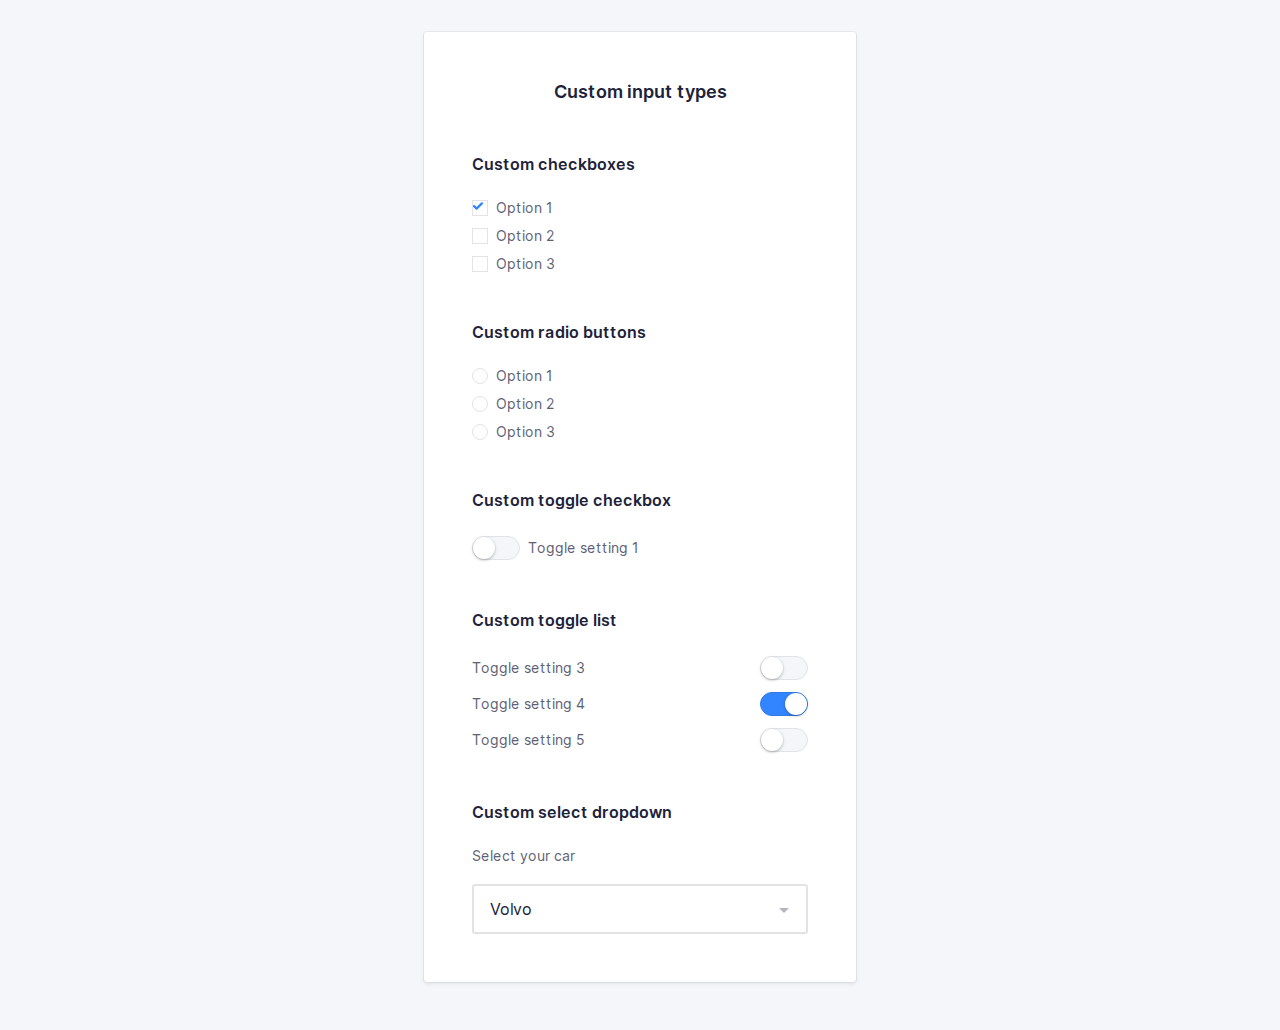
==== commit b933fd0a: "Final push" ====
--- a/inputs.html
+++ b/inputs.html
@@ -1,188 +1,211 @@
 <!doctype html>
 <html lang="en">
-    <head>
-        <meta charset="utf-8">
-        <meta http-equiv="x-ua-compatible" content="ie=edge">
-        <title>Blockport - Custom input types</title>
-        <meta name="description" content="This is my HTML5 boilerplate.">
-        <meta name="viewport" content="width=device-width, initial-scale=1.0">
-        <meta name="msapplication-TileColor" content="#3385FF">
-        <meta name="theme-color" content="#3385FF">
-
-        <link rel="apple-touch-icon" sizes="180x180" href="apple-touch-icon.png">
-        <link rel="icon" type="image/png" sizes="32x32" href="favicon-32x32.png">
-        <link rel="icon" type="image/png" sizes="16x16" href="favicon-16x16.png">
-        <link rel="manifest" href="site.webmanifest">
-        <link rel="mask-icon" href="safari-pinned-tab.svg" color="#3385FF">
-
-        <link rel="stylesheet" href="css/normalize.css">
-        <link rel="stylesheet" href="css/screen.css">
-
-    </head>
-    <body>
-        <section class="o-row o-row--lg o-row--login o-row--beta">
-            <div class="o-container u-max-width-xs">
-                <form class="c-card" action="#">
-                    <div class="c-card__body">
-                        <h2 class="c-card__title">
-                            Custom input types
-                        </h2>
-                        <div class="o-section">
-                            <!-- Custom checkboxes -->
-                            <h5>
-                                Custom checkboxes
-                            </h5>
-                            <ul class="o-list c-option-list">
-                                <li class="c-form-field c-option-list__item">
-                                    <input class="o-hide-accessible c-option c-option--hidden" type="checkbox" id="checkbox1" checked>
-                                    <label class="c-label c-label--option c-custom-option" for="checkbox1">
-                                        <span class="c-custom-option__fake-input c-custom-option__fake-input--checkbox">
-                                            <svg class="c-custom-option__symbol" xmlns="http://www.w3.org/2000/svg" viewBox="0 0 9 6.75">
-                                                <path d="M4.75,9.5a1,1,0,0,1-.707-.293l-2.25-2.25A1,1,0,1,1,3.207,5.543L4.75,7.086,8.793,3.043a1,1,0,0,1,1.414,1.414l-4.75,4.75A1,1,0,0,1,4.75,9.5" transform="translate(-1.5 -2.75)"/>
-                                            </svg>
-                                        </span>
-                                        Option 1
-                                    </label>
-                                </li>
-                                <li class="c-form-field  c-option-list__item">
-                                    <input class="o-hide-accessible c-option c-option--hidden" type="checkbox" id="checkbox2">
-                                    <label class="c-label c-label--option c-custom-option" for="checkbox2">
-                                        <span class="c-custom-option__fake-input c-custom-option__fake-input--checkbox">
-                                            <svg class="c-custom-option__symbol" xmlns="http://www.w3.org/2000/svg" viewBox="0 0 9 6.75">
-                                                <path d="M4.75,9.5a1,1,0,0,1-.707-.293l-2.25-2.25A1,1,0,1,1,3.207,5.543L4.75,7.086,8.793,3.043a1,1,0,0,1,1.414,1.414l-4.75,4.75A1,1,0,0,1,4.75,9.5" transform="translate(-1.5 -2.75)"/>
-                                            </svg>
-                                        </span>
-                                        Option 2
-                                    </label>
-                                </li>
-                                <li class="c-form-field  c-option-list__item">
-                                    <input class="o-hide-accessible c-option c-option--hidden" type="checkbox" id="checkbox3">
-                                    <label class="c-label c-label--option c-custom-option" for="checkbox3">
-                                        <span class="c-custom-option__fake-input c-custom-option__fake-input--checkbox">
-                                            <svg class="c-custom-option__symbol" xmlns="http://www.w3.org/2000/svg" viewBox="0 0 9 6.75">
-                                                <path d="M4.75,9.5a1,1,0,0,1-.707-.293l-2.25-2.25A1,1,0,1,1,3.207,5.543L4.75,7.086,8.793,3.043a1,1,0,0,1,1.414,1.414l-4.75,4.75A1,1,0,0,1,4.75,9.5" transform="translate(-1.5 -2.75)"/>
-                                            </svg>
-                                        </span>
-                                        Option 3
-                                    </label>
-                                </li>
-                            </ul>
-                        </div>
-                        <div class="o-section">
-                            <!-- Custom radio buttons -->
-                            <h5>
-                                Custom radio buttons
-                            </h5>
-                            <ul class="o-list c-option-list">
-                                <li class="c-form-field c-form-field--option c-option-list__item">
-                                    <input class="o-hide-accessible c-option c-option--hidden" type="radio" name="radios" id="radio1">
-                                    <label class="c-label c-label--option c-custom-option" for="radio1">
-                                        <span class="c-custom-option__fake-input c-custom-option__fake-input--radio">
-                                            <span class="c-custom-option__symbol"></span>
-                                        </span>
-                                        Option 1
-                                    </label>
-                                </li>
-                                <li class="c-form-field c-form-field--option c-option-list__item">
-                                    <input class="o-hide-accessible c-option c-option--hidden" type="radio" name="radios" id="radio2">
-                                    <label class="c-label c-label--option c-custom-option" for="radio2">
-                                        <span class="c-custom-option__fake-input c-custom-option__fake-input--radio">
-                                            <span class="c-custom-option__symbol"></span>
-                                        </span>
-                                        Option 2
-                                    </label>
-                                </li>
-                                <li class="c-form-field c-form-field--option c-option-list__item">
-                                    <input class="o-hide-accessible c-option c-option--hidden" type="radio" name="radios" id="radio3">
-                                    <label class="c-label c-label--option c-custom-option" for="radio3">
-                                        <span class="c-custom-option__fake-input c-custom-option__fake-input--radio">
-                                            <span class="c-custom-option__symbol"></span>
-                                        </span>
-                                        Option 3
-                                    </label>
-                                </li>
-                            </ul>
-                        </div>
-                        <div class="o-section">
-                            <!-- Custom toggle checkboxes -->
-                            <h5>
-                                Custom toggle checkbox
-                            </h5>
-                            <p class="c-form-field c-form-field--option">
-                                <input class="o-hide-accessible c-option c-option--hidden" type="checkbox" id="toggle1">
-                                <label class="c-label c-label--option c-custom-toggle" for="toggle1">
+
+<head>
+    <meta charset="utf-8">
+    <meta http-equiv="x-ua-compatible" content="ie=edge">
+    <title>Blockport - Custom input types</title>
+    <meta name="description" content="This is my HTML5 boilerplate.">
+    <meta name="viewport" content="width=device-width, initial-scale=1.0">
+    <meta name="msapplication-TileColor" content="#3385FF">
+    <meta name="theme-color" content="#3385FF">
+
+    <link rel="apple-touch-icon" sizes="180x180" href="apple-touch-icon.png">
+    <link rel="icon" type="image/png" sizes="32x32" href="favicon-32x32.png">
+    <link rel="icon" type="image/png" sizes="16x16" href="favicon-16x16.png">
+    <link rel="manifest" href="site.webmanifest">
+    <link rel="mask-icon" href="safari-pinned-tab.svg" color="#3385FF">
+
+    <link rel="stylesheet" href="css/normalize.css">
+    <link rel="stylesheet" href="css/screen.css">
+
+</head>
+
+<body>
+    <section class="o-row o-row--lg o-row--login o-row--beta">
+        <div class="o-container u-max-width-xs">
+            <form class="c-card" action="#">
+                <div class="c-card__body">
+                    <h2 class="c-card__title">
+                        Custom input types
+                    </h2>
+                    <div class="o-section">
+                        <!-- Custom checkboxes -->
+                        <h5>
+                            Custom checkboxes
+                        </h5>
+                        <ul class="o-list c-option-list">
+                            <li class="c-form-field c-option-list__item">
+                                <input class="o-hide-accessible c-option c-option--hidden" type="checkbox"
+                                    id="checkbox1" checked>
+                                <label class="c-label c-label--option c-custom-option" for="checkbox1">
+                                    <span class="c-custom-option__fake-input c-custom-option__fake-input--checkbox">
+                                        <svg class="c-custom-option__symbol" xmlns="http://www.w3.org/2000/svg"
+                                            viewBox="0 0 9 6.75">
+                                            <path
+                                                d="M4.75,9.5a1,1,0,0,1-.707-.293l-2.25-2.25A1,1,0,1,1,3.207,5.543L4.75,7.086,8.793,3.043a1,1,0,0,1,1.414,1.414l-4.75,4.75A1,1,0,0,1,4.75,9.5"
+                                                transform="translate(-1.5 -2.75)" />
+                                        </svg>
+                                    </span>
+                                    Option 1
+                                </label>
+                            </li>
+                            <li class="c-form-field  c-option-list__item">
+                                <input class="o-hide-accessible c-option c-option--hidden" type="checkbox"
+                                    id="checkbox2">
+                                <label class="c-label c-label--option c-custom-option" for="checkbox2">
+                                    <span class="c-custom-option__fake-input c-custom-option__fake-input--checkbox">
+                                        <svg class="c-custom-option__symbol" xmlns="http://www.w3.org/2000/svg"
+                                            viewBox="0 0 9 6.75">
+                                            <path
+                                                d="M4.75,9.5a1,1,0,0,1-.707-.293l-2.25-2.25A1,1,0,1,1,3.207,5.543L4.75,7.086,8.793,3.043a1,1,0,0,1,1.414,1.414l-4.75,4.75A1,1,0,0,1,4.75,9.5"
+                                                transform="translate(-1.5 -2.75)" />
+                                        </svg>
+                                    </span>
+                                    Option 2
+                                </label>
+                            </li>
+                            <li class="c-form-field  c-option-list__item">
+                                <input class="o-hide-accessible c-option c-option--hidden" type="checkbox"
+                                    id="checkbox3">
+                                <label class="c-label c-label--option c-custom-option" for="checkbox3">
+                                    <span class="c-custom-option__fake-input c-custom-option__fake-input--checkbox">
+                                        <svg class="c-custom-option__symbol" xmlns="http://www.w3.org/2000/svg"
+                                            viewBox="0 0 9 6.75">
+                                            <path
+                                                d="M4.75,9.5a1,1,0,0,1-.707-.293l-2.25-2.25A1,1,0,1,1,3.207,5.543L4.75,7.086,8.793,3.043a1,1,0,0,1,1.414,1.414l-4.75,4.75A1,1,0,0,1,4.75,9.5"
+                                                transform="translate(-1.5 -2.75)" />
+                                        </svg>
+                                    </span>
+                                    Option 3
+                                </label>
+                            </li>
+                        </ul>
+                    </div>
+                    <div class="o-section">
+                        <!-- Custom radio buttons -->
+                        <h5>
+                            Custom radio buttons
+                        </h5>
+                        <ul class="o-list c-option-list">
+                            <li class="c-form-field c-form-field--option c-option-list__item">
+                                <input class="o-hide-accessible c-option c-option--hidden" type="radio" name="radios"
+                                    id="radio1">
+                                <label class="c-label c-label--option c-custom-option" for="radio1">
+                                    <span class="c-custom-option__fake-input c-custom-option__fake-input--radio">
+                                        <span class="c-custom-option__symbol"></span>
+                                    </span>
+                                    Option 1
+                                </label>
+                            </li>
+                            <li class="c-form-field c-form-field--option c-option-list__item">
+                                <input class="o-hide-accessible c-option c-option--hidden" type="radio" name="radios"
+                                    id="radio2">
+                                <label class="c-label c-label--option c-custom-option" for="radio2">
+                                    <span class="c-custom-option__fake-input c-custom-option__fake-input--radio">
+                                        <span class="c-custom-option__symbol"></span>
+                                    </span>
+                                    Option 2
+                                </label>
+                            </li>
+                            <li class="c-form-field c-form-field--option c-option-list__item">
+                                <input class="o-hide-accessible c-option c-option--hidden" type="radio" name="radios"
+                                    id="radio3">
+                                <label class="c-label c-label--option c-custom-option" for="radio3">
+                                    <span class="c-custom-option__fake-input c-custom-option__fake-input--radio">
+                                        <span class="c-custom-option__symbol"></span>
+                                    </span>
+                                    Option 3
+                                </label>
+                            </li>
+                        </ul>
+                    </div>
+                    <div class="o-section">
+                        <!-- Custom toggle checkboxes -->
+                        <h5>
+                            Custom toggle checkbox
+                        </h5>
+                        <p class="c-form-field c-form-field--option">
+                            <input class="o-hide-accessible c-option c-option--hidden" type="checkbox" id="toggle1">
+                            <label class="c-label c-label--option c-custom-toggle" for="toggle1">
+                                <span class="c-custom-toggle__fake-input">
+                                </span>
+                                Toggle setting 1
+                            </label>
+                        </p>
+                    </div>
+                    <div class="o-section">
+                        <h5>
+                            Custom toggle list
+                        </h5>
+                        <ul class="o-list c-toggle-list">
+                            <li class="c-form-field c-toggle-list__item">
+                                <input class="o-hide-accessible c-option c-option--hidden" type="checkbox" id="toggle3">
+                                <label class="c-label c-label--option c-custom-toggle c-custom-toggle--inverted"
+                                    for="toggle3">
                                     <span class="c-custom-toggle__fake-input">
                                     </span>
-                                    Toggle setting 1
-                                </label>
-                            </p>
-                        </div>
-                        <div class="o-section">
-                            <h5>
-                                Custom toggle list
-                            </h5>
-                            <ul class="o-list c-toggle-list">
-                                <li class="c-form-field c-toggle-list__item">
-                                    <input class="o-hide-accessible c-option c-option--hidden" type="checkbox" id="toggle3">
-                                    <label class="c-label c-label--option c-custom-toggle c-custom-toggle--inverted" for="toggle3">
-                                        <span class="c-custom-toggle__fake-input">
-                                        </span>
-                                        Toggle setting 3
-                                    </label>
-                                </li>
-                                <li class="c-form-field c-toggle-list__item">
-                                    <input class="o-hide-accessible c-option c-option--hidden" type="checkbox" id="toggle4" checked>
-                                    <label class="c-label c-label--option c-custom-toggle c-custom-toggle--inverted" for="toggle4">
-                                        <span class="c-custom-toggle__fake-input">
-                                        </span>
-                                        Toggle setting 4
-                                    </label>
-                                </li>
-                                <li class="c-form-field  c-toggle-list__item">
-                                    <input class="o-hide-accessible c-option c-option--hidden" type="checkbox" id="toggle5">
-                                    <label class="c-label c-label--option c-custom-toggle c-custom-toggle--inverted" for="toggle5">
-                                        <span class="c-custom-toggle__fake-input">
-                                        </span>
-                                        Toggle setting 5
-                                    </label>
-                                </li>
-                            </ul>
-                        </div>
-                        <div class="o-section">
-                            <!-- Custom select -->
-                            <h5>
-                                Custom select dropdown
-                            </h5>
-                            <p class="c-form-field">
-                                <label class="c-label" for="select1">
-                                    Select your car
-                                </label>
-                                <label class="c-custom-select js-dropdown">
-                                    <select class="c-input c-custom-select__input" class="" name="select1" id="select1">
-                                        <option value="volvo">Volvo</option>
-                                        <option value="saab">Saab</option>
-                                        <option value="mercedes">Mercedes</option>
-                                        <option value="audi">Audi</option>
-                                    </select>
-                                    <svg class="c-custom-select__symbol" xmlns="http://www.w3.org/2000/svg" viewBox="0 0 24 24">
-                                        <path d="M7,10l5,5,5-5Z"/>
-                                    </svg>
-                                </label>
-                            </p>
-                        </div>
-                    </div>
-                </form>
-            </div>
-        </section>
-    </body>
-    <script>
-        var test = document.querySelector(".js-dropdown")
-        console.log(test)
-        test.addEventListener("click", function() {
-            var icoon = document.querySelector(".c-custom-select__symbol")
-            console.log("click")
-            console.log(icoon)
-            icoon.classList.toggle("is-open")
-        })
-    </script>
-</html>
+                                    Toggle setting 3
+                                </label>
+                            </li>
+                            <li class="c-form-field c-toggle-list__item">
+                                <input class="o-hide-accessible c-option c-option--hidden" type="checkbox" id="toggle4"
+                                    checked>
+                                <label class="c-label c-label--option c-custom-toggle c-custom-toggle--inverted"
+                                    for="toggle4">
+                                    <span class="c-custom-toggle__fake-input">
+                                    </span>
+                                    Toggle setting 4
+                                </label>
+                            </li>
+                            <li class="c-form-field  c-toggle-list__item">
+                                <input class="o-hide-accessible c-option c-option--hidden" type="checkbox" id="toggle5">
+                                <label class="c-label c-label--option c-custom-toggle c-custom-toggle--inverted"
+                                    for="toggle5">
+                                    <span class="c-custom-toggle__fake-input">
+                                    </span>
+                                    Toggle setting 5
+                                </label>
+                            </li>
+                        </ul>
+                    </div>
+                    <div class="o-section">
+                        <!-- Custom select -->
+                        <h5>
+                            Custom select dropdown
+                        </h5>
+                        <p class="c-form-field">
+                            <label class="c-label" for="select1">
+                                Select your car
+                            </label>
+                            <label class="c-custom-select js-dropdown">
+                                <select class="c-input c-custom-select__input" class="" name="select1" id="select1">
+                                    <option value="volvo">Volvo</option>
+                                    <option value="saab">Saab</option>
+                                    <option value="mercedes">Mercedes</option>
+                                    <option value="audi">Audi</option>
+                                </select>
+                                <svg class="c-custom-select__symbol" xmlns="http://www.w3.org/2000/svg"
+                                    viewBox="0 0 24 24">
+                                    <path d="M7,10l5,5,5-5Z" />
+                                </svg>
+                            </label>
+                        </p>
+                    </div>
+                </div>
+            </form>
+        </div>
+    </section>
+</body>
+<script>
+    var test = document.querySelector(".js-dropdown")
+    console.log(test)
+    test.addEventListener("click", function () {
+        var icoon = document.querySelector(".c-custom-select__symbol")
+        console.log("click")
+        console.log(icoon)
+        icoon.classList.toggle("is-open")
+    })
+</script>
+
+</html>--- a/css/screen.css
+++ b/css/screen.css
@@ -43,6 +43,7 @@
   --global-color-neutral-xxx-dark: #35374d;
   --global-color-neutral-xxxx-dark: #20223a;
 
+
   --global-card-color: white;
   --global-page-color: var(--global-color-neutral-xxxx-dark);
   --global-page-backgroundColor: var(--global-color-neutral-xxxx-light);
@@ -54,7 +55,10 @@
   --global-input-borderColor: var(--global-color-neutral-xxx-light);
   --global-input-hover-borderColor: var(--global-color-alpha-light);
   --global-input-focus-borderColor: var(--global-color-alpha);
-  --global-input-boxShadow: 0 0 0 3px var(--global-color-alpha-x-transparent);
+  --global-input-focus-boxShadowSpread: 0 0 0 3px;
+  --global-input-focus-boxShadowColor: var(--global-color-alpha-x-transparent);
+  --global-input-error-borderColor: var(--global-color-error);
+  --global-input-error-boxShadowColor: var(--global-color-error-x-transparent);
   --global-transition: 0.2s ease-in-out;
 
   --global--switch-color: #f5f6fa;
@@ -65,7 +69,11 @@
   --global-borderWidth: 1px;
 
   /* transitions */
-  --global-transitionTiming-alpha: 0.1s ease-out;
+  --global-transitionEasing-out: ease-out;
+  --global-transitionEasing-out-cubic: cubic-bezier(0.22, 0.61, 0.36, 1);
+  --global-transitionDuration-alpha: .1s;
+  --global-transitionDuration-beta: .2s;
+  --global-transitionDuration-gamma: .3s;
 
   /* Baseline settings */
   --global-baseline: 8px;
@@ -89,13 +97,14 @@
 
 @media (prefers-color-scheme: dark) {
   :root {
-    --global-card-color:  var(--global-color-neutral-xxx-dark);
     --global-page-color: white;
     --global-page-backgroundColor: var(--global-color-neutral-xxxx-dark);
-    --global-label-color: var( --global-color-neutral-x-light);
+
+    --global-label-color: var(--global-color-neutral-x-light);
+    --global-card-color: var(--global-color-neutral-xxx-dark);
     --global-input-backgroundColor: var(--global-color-neutral-xxxx-dark);
+    --global-input-color: white;
     --global-input-borderColor: var(--global-color-neutral-xxxx-dark);
-    --global-input-color: white;
   }
 
   .c-logo {
@@ -119,7 +128,7 @@
 html {
   line-height: 1.5;
   font-family: 'Inter Web', Helvetica, arial, sans-serif;
-  color: var(--global-page-color); 
+  color: var(--global-page-color);
   background-color: var(--global-page-backgroundColor);
   box-sizing: border-box;
   -webkit-font-smoothing: antialiased;
@@ -334,19 +343,20 @@
   position: relative;
 }
 
-.o-section + .o-section {
+.o-section+.o-section {
   padding-top: var(--global-whitespace);
 }
 
 @media (min-width: 768px) {
-  .o-section--lg + .o-section--lg,
-  .o-section--xl + .o-section--xl {
+
+  .o-section--lg+.o-section--lg,
+  .o-section--xl+.o-section--xl {
     padding-top: var(--global-whitespace-lg);
   }
 }
 
 @media (min-width: 992px) {
-  .o-section--xl + .o-section--xl {
+  .o-section--xl+.o-section--xl {
     padding-top: var(--global-whitespace-xxl);
   }
 }
@@ -374,7 +384,7 @@
   margin: 0 -12px;
 }
 
-.o-layout--gutter > .o-layout__item {
+.o-layout--gutter>.o-layout__item {
   padding: 0 12px;
 }
 
@@ -382,7 +392,7 @@
   margin: 0 -6px;
 }
 
-.o-layout--gutter-sm > .o-layout__item {
+.o-layout--gutter-sm>.o-layout__item {
   padding: 0 6px;
 }
 
@@ -390,7 +400,7 @@
   margin: 0 calc(var(--global-whitespace) * -1);
 }
 
-.o-layout--gutter-lg > .o-layout__item {
+.o-layout--gutter-lg>.o-layout__item {
   padding: 0 var(--global-whitespace);
 }
 
@@ -398,7 +408,7 @@
   margin: 0 calc(var(--global-whitespace-lg) * -1);
 }
 
-.o-layout--gutter-xl > .o-layout__item {
+.o-layout--gutter-xl>.o-layout__item {
   padding: 0 var(--global-whitespace-lg);
 }
 
@@ -537,6 +547,20 @@
 } */
 
 /*------------------------------------*\
+#States
+\*------------------------------------*/
+
+.has-error {
+  --label-color: var(--global-color-error);
+  --input-color: var(--global-color-error);
+  --input-placeholder-color: var(--global-color-error-transparent);
+  --input-borderColor: var(--global-input-error-borderColor);
+  --input-hover-borderColor: var(--global-input-error-borderColor);
+  --input-focus-borderColor: var(--global-input-error-borderColor);
+  --input-focus-boxShadowColor: var(--global-input-error-boxShadowColor);
+}
+
+/*------------------------------------*\
 #COMPONENTS
 \*------------------------------------*/
 
@@ -605,10 +629,10 @@
 
 /* This allows c-card__body and __footer to have equal padding everywhere */
 
-.c-card__body > *:last-child,
-.c-card__footer > *:last-child,
-.c-card__body > *:last-child > *:last-child,
-.c-card__footer > *:last-child > *:last-child {
+.c-card__body>*:last-child,
+.c-card__footer>*:last-child,
+.c-card__body>*:last-child>*:last-child,
+.c-card__footer>*:last-child>*:last-child {
   margin-bottom: 0;
 }
 
@@ -640,31 +664,36 @@
 */
 
 .c-input {
+  /* Hoisting */
+  --input-transition: all var(--global-transitionDuration-alpha) var(--global-transitionEasing-out);
+  /* Reset */
   -webkit-appearance: none;
   -moz-appearance: none;
   appearance: none;
+  /* Custom */
   width: 100%;
-  border: var(--global-borderWidth) solid var(--global-input-borderColor);
-  background-color: var(--global-input-backgroundColor);
-  border-radius: var(--global-borderRadius);
-  color: var(--global-input-color);
-  background-color: var(--global-input-backgroundColor);
+  border-radius: var(--input-borderRadius, var(--global-borderRadius));
+  border: var(--input-borderWidth, var(--global-borderWidth)) solid var(--input-borderColor, var(--global-input-borderColor));
+  background-color: var(--input-backgroundColor, var(--global-input-backgroundColor));
+  color: var(--input-color, var(--global-input-color));
   font-family: inherit;
   font-size: 16px;
   line-height: calc(var(--global-baseline) * 3);
   padding: calc(var(--global-baseline) * 1.5 - var(--global-borderWidth)) var(--global-whitespace-md);
   outline: none;
-  transition: border var(--global-transition-timing-alpha);
-}
+  /* Transition */
+  transition: var(--input-transition);
+}
+
 
 .c-input:hover {
-  border-color: var(--global-color-neutral-xx-light);
+  border-color: var(--input-hover-borderColor, var(--global-input-hover-borderColor));
 }
 
 .c-input:focus,
 .c-input:active {
-  border-color: var(--global-color-alpha);
-  box-shadow: 0 0 0 3px var(--global-color-alpha-x-transparent);
+  border-color: var(--input-focus-borderColor, var(--global-input-focus-borderColor));
+  box-shadow: var(--global-input-focus-boxShadowSpread) var(--input-focus-boxShadowColor, var(--global-input-focus-boxShadowColor));
 }
 
 /* option input for checkboxes and radio buttons */
@@ -691,6 +720,34 @@
   padding-bottom: 0;
 }
 
+
+.c-label__error-message {
+  font-weight: 600;
+  float: right;
+  display: none;
+}
+
+.c-label__error-message.is-visible {
+  display: block;
+}
+
+/* Floating label option */
+.c-label--floating {
+  position: absolute;
+  top: calc(var(--global-baseline) * 1.5);
+  left: var(--global-whitespace-sm);
+  padding: var(--global-whitespace-xs) var(--global-whitespace-sm);
+  background-color: var(--label--floating-backgroundColor, var(--global-input-backgroundColor));
+  transition: transform var(--global-transitionDuration-alpha) var(--global-transitionEasing-out);
+  z-index: 1;
+  border-radius: var(--global-borderRadius);
+}
+
+.is-floating,
+.c-form-field:focus-within .c-label--floating {
+  transform: translateY(calc(var(--global-baseline) * -3))
+}
+
 /* 
     Component: option
     ---
@@ -704,39 +761,40 @@
   align-items: center;
 }
 
-.c-option--hidden:checked + .c-custom-option .c-custom-option__symbol {
+.c-option--hidden:checked+.c-custom-option .c-custom-option__symbol {
   opacity: 100%;
   transition: var(--global-transition);
 }
 
 .c-custom-option__fake-input {
-  display: flex; /* Wordt later gebruikt om vinkje in het midden te zetten */
+  display: flex;
+  /* Wordt later gebruikt om vinkje in het midden te zetten */
   height: 16px;
   width: 16px;
   border: 1px solid var(--global-input-borderColor);
   margin-right: 8px;
 }
 
-.c-option--hidden:focus-visible + .c-custom-option .c-custom-option__fake-input,
-.c-option--hidden:focus-visible + .c-custom-option .c-custom-option__fake-input--radio,
-.c-option--hidden:active + .c-custom-option .c-custom-option__fake-input,
-.c-option--hidden:active + .c-custom-option .c-custom-option__fake-input--radio {
+.c-option--hidden:focus-visible+.c-custom-option .c-custom-option__fake-input,
+.c-option--hidden:focus-visible+.c-custom-option .c-custom-option__fake-input--radio,
+.c-option--hidden:active+.c-custom-option .c-custom-option__fake-input,
+.c-option--hidden:active+.c-custom-option .c-custom-option__fake-input--radio {
   border-color: var(--global-input-focus-borderColor);
   box-shadow: var(--global-input-boxShadow);
-  
-}
-
-/* .c-custom-option__fake-input:hover  {
+
+}
+
+.c-custom-option__fake-input:hover {
   border-color: var(--global-input-hover-borderColor);
 }
 
 .c-custom-option__fake-input:focus,
-.c-custom-option__fake-input:active  {
+.c-custom-option__fake-input:active {
   box-shadow: var();
   border-color: var(--global-input-focus-borderColor);
-} */
-
-.c-custom-option__fake-input--checkbox {
+}
+
+*/ .c-custom-option__fake-input--checkbox {
   justify-content: center;
   align-items: center;
   border-radius: var(--global-borderRadius);
@@ -810,27 +868,27 @@
   transition: all 300ms;
 }
 
-.c-option--hidden:focus-visible + .c-custom-toggle .c-custom-toggle__fake-input {
+.c-option--hidden:focus-visible+.c-custom-toggle .c-custom-toggle__fake-input {
   border: 1px solid var(--custom-option-borderColor);
   box-shadow: var(--global-input-boxShadow);
 }
 
-.c-option--hidden:checked + .c-custom-toggle .c-custom-toggle__fake-input {
+.c-option--hidden:checked+.c-custom-toggle .c-custom-toggle__fake-input {
   background-color: var(--global-color-alpha);
   border-color: var(--global-color-alpha-dark);
 }
-.c-option--hidden:checked + .c-custom-toggle .c-custom-toggle__fake-input::after {
+
+.c-option--hidden:checked+.c-custom-toggle .c-custom-toggle__fake-input::after {
   transform: translateX(24px);
 }
 
-.c-option--hidden:active + .c-custom-toggle .c-custom-toggle__fake-input::after {
-}
+.c-option--hidden:active+.c-custom-toggle .c-custom-toggle__fake-input::after {}
 
 .c-toggle-list__item {
   margin-bottom: 12px;
 }
 
-.c-toggle-list__item + .c-toggle-list__item {
+.c-toggle-list__item+.c-toggle-list__item {
   margin-top: 12px;
 }
 
@@ -1289,6 +1347,7 @@
 */
 
 @media print {
+
   *,
   *:before,
   *:after {
@@ -1356,4 +1415,4 @@
   h3 {
     page-break-after: avoid;
   }
-}
+}